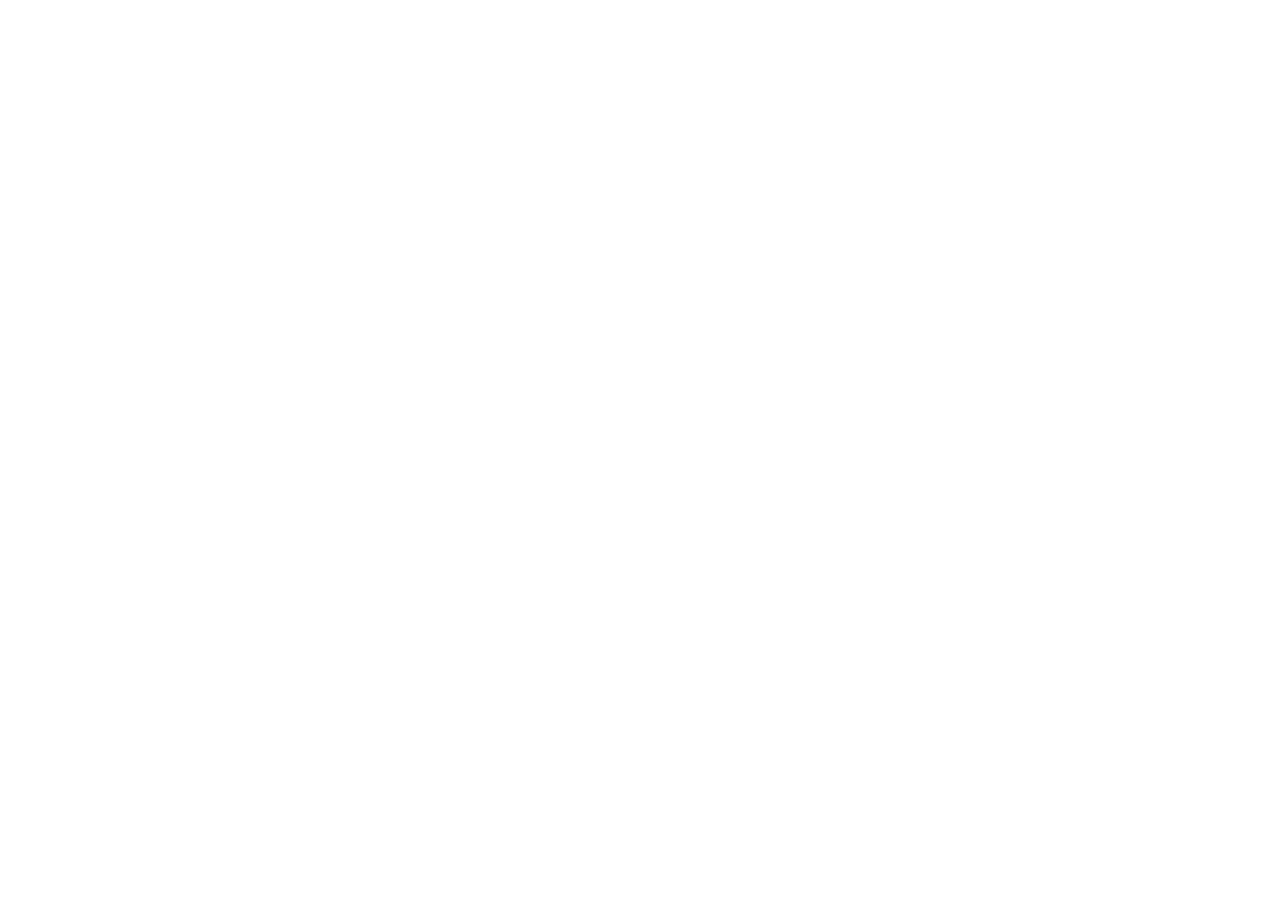
==== index.html @ 8e860994 "initiation" ====
<!DOCTYPE html>
<html lang="en">
<head>
    <meta charset="UTF-8">
    <meta name="viewport" content="width=device-width, initial-scale=1.0">
    <title>Akhsan & Yoona</title>
</head>
<body>
    
</body>
</html>
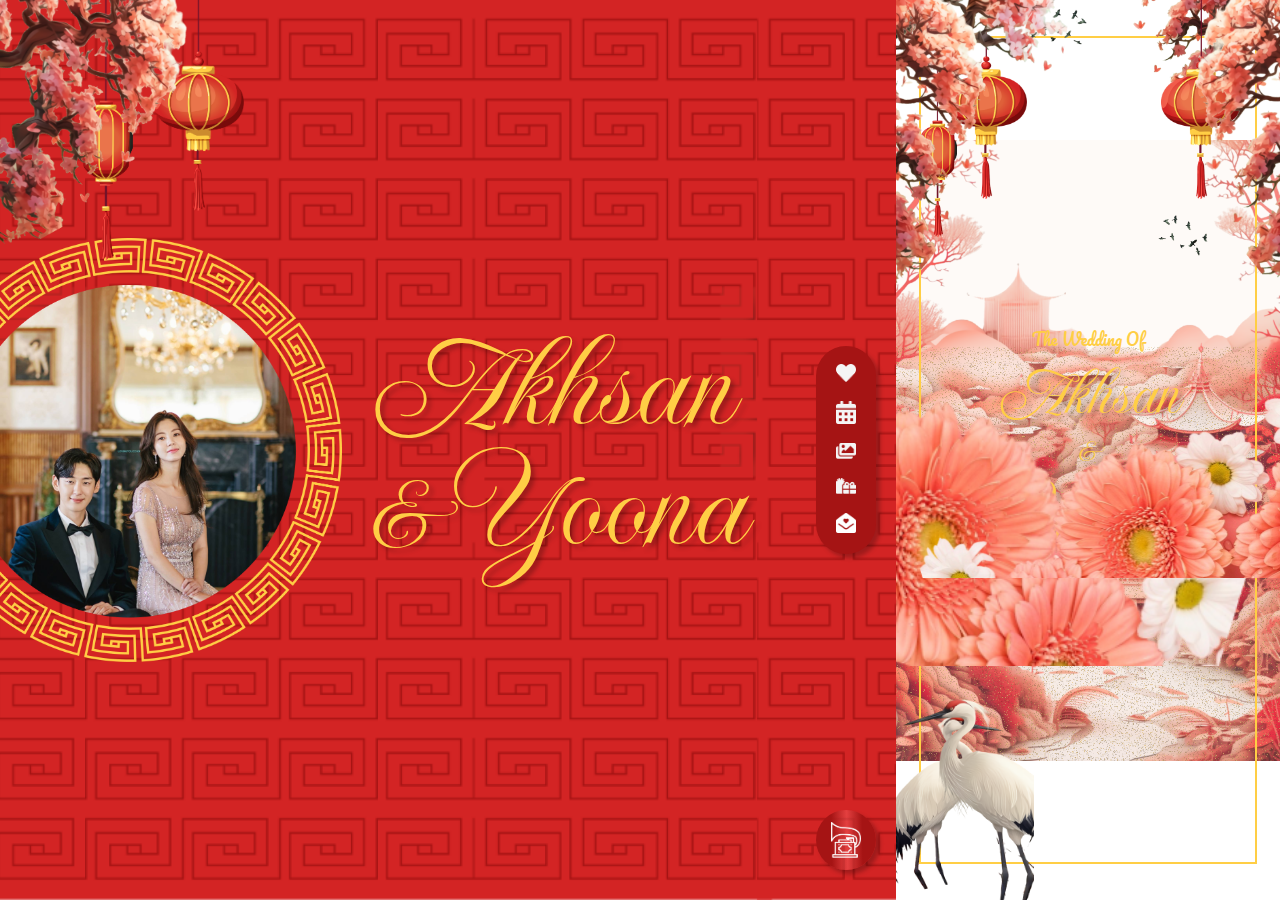
==== commit fe0d0b03: "add opening, fixed content, scrolled contetnt sections" ====
--- a/index.html
+++ b/index.html
@@ -3,9 +3,90 @@
 <head>
     <meta charset="UTF-8">
     <meta name="viewport" content="width=device-width, initial-scale=1.0">
+    <link rel="stylesheet" href="css/style.css">
+    <link rel="preconnect" href="https://fonts.googleapis.com">
+    <link rel="preconnect" href="https://fonts.gstatic.com" crossorigin>
+    <link href="https://fonts.googleapis.com/css2?family=Imperial+Script&family=Outfit:wght@100..900&display=swap" rel="stylesheet">
+    <link rel="preconnect" href="https://fonts.googleapis.com">
+    <link rel="preconnect" href="https://fonts.gstatic.com" crossorigin>
+    <link href="https://fonts.googleapis.com/css2?family=Imperial+Script&family=Outfit:wght@100..900&family=Pacifico&display=swap" rel="stylesheet">
     <title>Akhsan & Yoona</title>
 </head>
 <body>
-    
+    <container>
+        <div class="fixed-content">
+            <img class="ornaments" src="/image/ornaments.png" alt="ornaments">
+            <img class="photo" src="/image/photo.png" alt="photo">
+            <h1 class="font-imperial-script">Akhsan <br><span class="and font-imperial-script">&  </span>Yoona</h1>
+            <div class="nav-container">
+                <div class="nav-icon">
+                    <div><button type="button" class="couple"><img src="icon/couple.png" alt="couple"></button></div>
+                    <div><button type="button" class="date"><img src="icon/date.png" alt="date"></button></div>
+                    <div><button type="button" class="gallery"><img src="icon/gallery.png" alt="gallery"></button></div>
+                    <div><button type="button" class="gift"><img src="icon/gift.png" alt="gift"></button></div>
+                    <div><button type="button" class="wishes"><img src="icon/wishes.png" alt="wishes"></button></div>
+                </div>
+            </div>
+            <a href="#">
+                <div class="music">
+                    <div><img src="icon/music.png" alt="music"></div>
+                </div>
+            </a>
+        </div>
+        <div class="scrolled-content">
+            <section class="section1 font-color-yellow">
+                <div class="height"></div>
+                <div class="section1-border"></div>
+                <img class="tree-left-1" src="image/section1/tree-left-1 ornaments.png" alt="tree-left-1">
+                <img class="tree-left-2" src="image/section1/tree-left-2 ornaments.png" alt="tree-left-2">
+                <img class="tree-right-1" src="image/section1/tree-right-1 ornaments.png" alt="tree-right-1">
+                <img class="tree-right-2" src="image/section1/tree-right-2 ornaments.png" alt="tree-right-2">
+                <img class="lentera-1" src="image/section1/lentera-1 ornaments.png" alt="lentera-1">
+                <img class="lentera-2" src="image/section1/lentera-2 ornaments.png" alt="lentera-2">
+                <img class="lentera-3" src="image/section1/lentera-2 ornaments.png" alt="lentera-2">
+                <img class="silhouttes-birds-1" src="image/section1/silhouttes-birds-1 ornaments.png" alt="silhouttes-birds-1">
+                <img class="silhouttes-birds-2" src="image/section1/silhouttes-birds-2 ornaments.png" alt="silhouttes-birds-2">
+                <div class="section1-header">
+                    <h5 class="font-color-yellow">The Wedding Of</h5>
+                    <h2 class="font-imperial-script font-color-yellow">Akhsan</h2>
+                    <h3 class="font-imperial-script font-color-yellow">&</h3>
+                    <h2 class="font-imperial-script font-color-yellow">Yoona</h2>
+                    <h4 class="font-color-yellow">24 . 04 . 2024</h4>
+                </div>
+                <img class="cranes-left" src="image/section1/cranes-left ornaments.png" alt="cranes-left">
+                <img class="cranes-right" src="image/section1/cranes-right ornaments.png" alt="cranes-right">
+                <img class="flowers-1" src="image/section1/flowers-1 ornaments.png" alt="flowers-1">
+                <img class="flowers-2" src="image/section1/flowers-2 ornaments.png" alt="flowers-2">
+            </section>
+            <section class="section2">
+                
+            </section>
+            <section class="section3">
+                
+            </section>
+            <section class="section4">
+                
+            </section>
+            <section class="section5">
+                
+            </section>
+            <section class="section6">
+                
+            </section>
+            <section class="section7">
+                
+            </section>
+            <section class="section8">
+                
+            </section>
+            <section class="section9">
+                
+            </section>
+            <section class="section10">
+                
+            </section>
+        </div>
+    </container>
+    <script src="js/script.js"></script>
 </body>
 </html>--- a/css/style.css
+++ b/css/style.css
@@ -0,0 +1,353 @@
+*{
+    margin: 0;
+    padding: 0;
+    box-sizing: border-box;
+    font-family: "Outfit", sans-serif;
+    font-optical-sizing: auto;
+    /* font-weight: <weight>; */
+    font-style: normal;
+}
+
+body{
+    margin: 0;
+    padding: 0;
+    width: 100%;
+    height: 100%;
+    box-sizing: border-box;
+}
+
+div{
+    margin-top: 0;
+    margin-bottom: 0;
+    margin-left: 0;
+    margin-right: 0;
+    padding-top: 0;
+    padding-bottom: 0;
+    padding-left: 0;
+    padding-right: 0;
+}
+
+img{
+    width: 100%;
+}
+
+@font-face {
+    font-family: AvenueDream;
+    src: url('/font/FontsFree-Net-Dream-Avenue.ttf') format('embedded-opentype'), /* Internet Explorer */
+         url('/font/FontsFree-Net-Dream-Avenue.ttf') format('woff2'),             /* Super Modern Browsers */
+         url('/font/FontsFree-Net-Dream-Avenue.ttf') format('woff'),              /* Pretty Modern Browsers */
+         url('/font/FontsFree-Net-Dream-Avenue.ttf') format('truetype'),          /* Safari, Android, iOS */
+         url('/font/FontsFree-Net-Dream-Avenue.ttf') format('svg');               /* Legacy iOS */
+}
+
+.font-imperial-script{
+    font-family: "Imperial Script", cursive;
+    font-weight: 500;
+    font-style: normal;
+    color: #FFCE45;
+    text-shadow: 4px 4px 4px rgba(0, 0, 0, 0.25);
+    
+}
+
+.font-color-yellow{
+    color: #ffce45;
+}
+
+.cover{
+    width: 100%;
+    height: 100vh;
+    background-image: url('/image/background2.png');
+    background-repeat: no-repeat;
+    background-size: cover;
+    background-position: center;
+    display: flex;
+    justify-content: center;
+    align-items: center;
+}
+
+.content{
+    width: 30%;
+    height: 100vh;
+    background-color: #D32424;
+    padding: 10px;
+    text-align: center;
+}
+
+img.lentera{
+    width: 80%;
+    position: relative;
+    top: -10px;
+    
+}
+
+.border{
+    width: 100%;
+    background-image: url('/image/border.png');
+    background-repeat: no-repeat;
+    background-size: cover;
+    background-position: center;
+    padding: 50px;
+}
+
+.fixed-content{
+    width: 70%;
+    height: 100vh;
+    background-image: url('/image/foto_prewedd.png');
+    background-repeat: no-repeat;
+    background-size: cover;
+    background-position: center;
+    position: fixed;
+    display: flex;
+    flex-direction: row;
+    align-items: center;
+    padding-right: 100px;
+}
+
+.fixed-content img.ornaments{
+    position: absolute;
+    width: 33%;
+    left: 0px;
+    top: 0px;
+}
+
+.fixed-content img.photo{
+    width: 43%;
+}
+
+.fixed-content h1{
+    font-size: 140px;
+    margin: 0 0 0 30px;
+    font-weight: 500;
+    line-height: 120px;
+}
+
+.fixed-content span.and{
+    font-size: 100px;
+}
+
+.nav-container{
+    position: absolute;
+    right: 20px;
+}
+
+.nav-icon{
+    background: #A51414;
+    box-shadow: 4px 4px 4px rgba(0, 0, 0, 0.25);
+    border-radius: 40px;
+    padding: 10px 20px;
+    display: flex;
+    flex-direction: column;
+    justify-content: center;
+    align-items: center;
+}
+
+.nav-icon button{
+    background-color: transparent;
+    background-repeat: no-repeat;
+    text-align: center;
+    text-decoration: none;
+    border: none;
+    cursor: pointer;
+    overflow: hidden;
+    outline: none;
+    padding: 8px 0px;
+}
+
+.nav-icon img, .invitation img, p.instagram img{
+    width: 20px;
+}
+
+.music{
+    position: absolute;
+    right: 20px;
+    bottom: 30px;
+    width: 60px;
+    height: 60px;
+    border-radius: 100%;
+    background: linear-gradient(88.89deg, #A51414 26.37%, rgba(245, 91, 91, 0.5) 51.89%, #A51414 76.91%);
+    box-shadow: 4px 4px 4px rgba(0, 0, 0, 0.25);
+    display: flex;
+    justify-content: center;
+    align-items: center;
+    text-align: center;
+}
+
+.music div{
+    width: 50%;
+    display: flex;
+    justify-content: center;
+    align-items: center;
+    text-align: center;
+}
+
+.music img{
+    width: 100%;
+}
+
+.scrolled-content{
+    width: 30%;
+    position: absolute;
+    right: 0;
+}
+
+.section1{
+    width: 100%;
+    height: 100%;
+    background-image: url('/image/section1/background.png');
+    background-repeat: no-repeat;
+    background-size: 100%;
+    background-position: center;
+    text-align: center;
+    display: flex;
+    justify-content: center;
+    align-items: center;
+}
+
+.height{
+    height: 100vh;
+}
+
+.section1-border{
+    box-sizing: border-box;
+    position: absolute;
+    width: 88%;
+    height: 92%;
+    border: 2px solid #FFCE45;
+}
+
+.section1 img{
+    position: absolute;
+}
+
+.section1 h5{
+    font-family: "Pacifico", cursive;
+    font-weight: 400;
+    font-style: normal;
+    font-size: 16px;
+}
+
+.section1 h2{
+    font-size: 70px;
+    line-height: 80px;
+    font-weight: 550;
+}
+
+.section1 h3{
+    font-size: 30px;
+}
+
+.section1 h4{
+    font-family: sans-serif;
+    font-size: 22px;
+}
+
+.section1 img.tree-left-1{
+    width: 52%;
+    left: 0;
+    top: 0;
+    z-index: 3;
+}
+
+.section1 img.tree-right-1{
+    width: 52%;
+    right: 0;
+    top: 0;
+    z-index: 3;
+}
+
+.section1 img.tree-left-2{
+    width: 49%;
+    left: 0;
+    top: 0;
+    z-index: 2;
+}
+
+.section1 img.tree-right-2{
+    width: 49%;
+    right: 0;
+    top: 0;
+    z-index: 1;
+}
+
+.section1 img.lentera-1{
+    width: 10%;
+    top: 0;
+    left: 6%;
+    z-index: 1;
+}
+
+.section1 img.lentera-2{
+    width: 21%;
+    top: 0;
+    left: 13%;
+    z-index: 1;
+}
+
+.section1 img.lentera-3{
+    width: 21%;
+    top: 0;
+    left: 69%;
+    z-index: 2;
+}
+
+.section1 img.silhouttes-birds-1{
+    width: 16%;
+    top: 0.5%;
+    right: 50%;
+    z-index: 1;
+}
+
+.section1 img.silhouttes-birds-2{
+    width: 16%;
+    top: 23%;
+    left: 67%;
+    z-index: 1;
+}
+
+.section1 img.cranes-left{
+    width: 36%;
+    left: 0;
+    bottom: 0;
+    z-index: 1;
+}
+
+.section1 img.cranes-right{
+    width: 36%;
+    left: 0;
+    bottom: 0;
+    z-index: 1;
+}
+
+@media (max-width: 1200px) {
+    .fixed-content h1{
+        font-size: 120px;
+    }
+    
+    .fixed-content span.and{
+        font-size: 80px;
+    }
+}
+
+@media (max-width: 1020px) {
+    .fixed-content h1{
+        font-size: 100px;
+    }
+    
+    .fixed-content span.and{
+        font-size: 60px;
+    }
+}
+
+@media (max-width: 860px) {
+    div.fixed-content{
+        display: none;
+    }
+  
+    div.scrolled-content{
+        width: 100%;
+    }
+
+    div.content{
+        width: 100%;
+    }
+}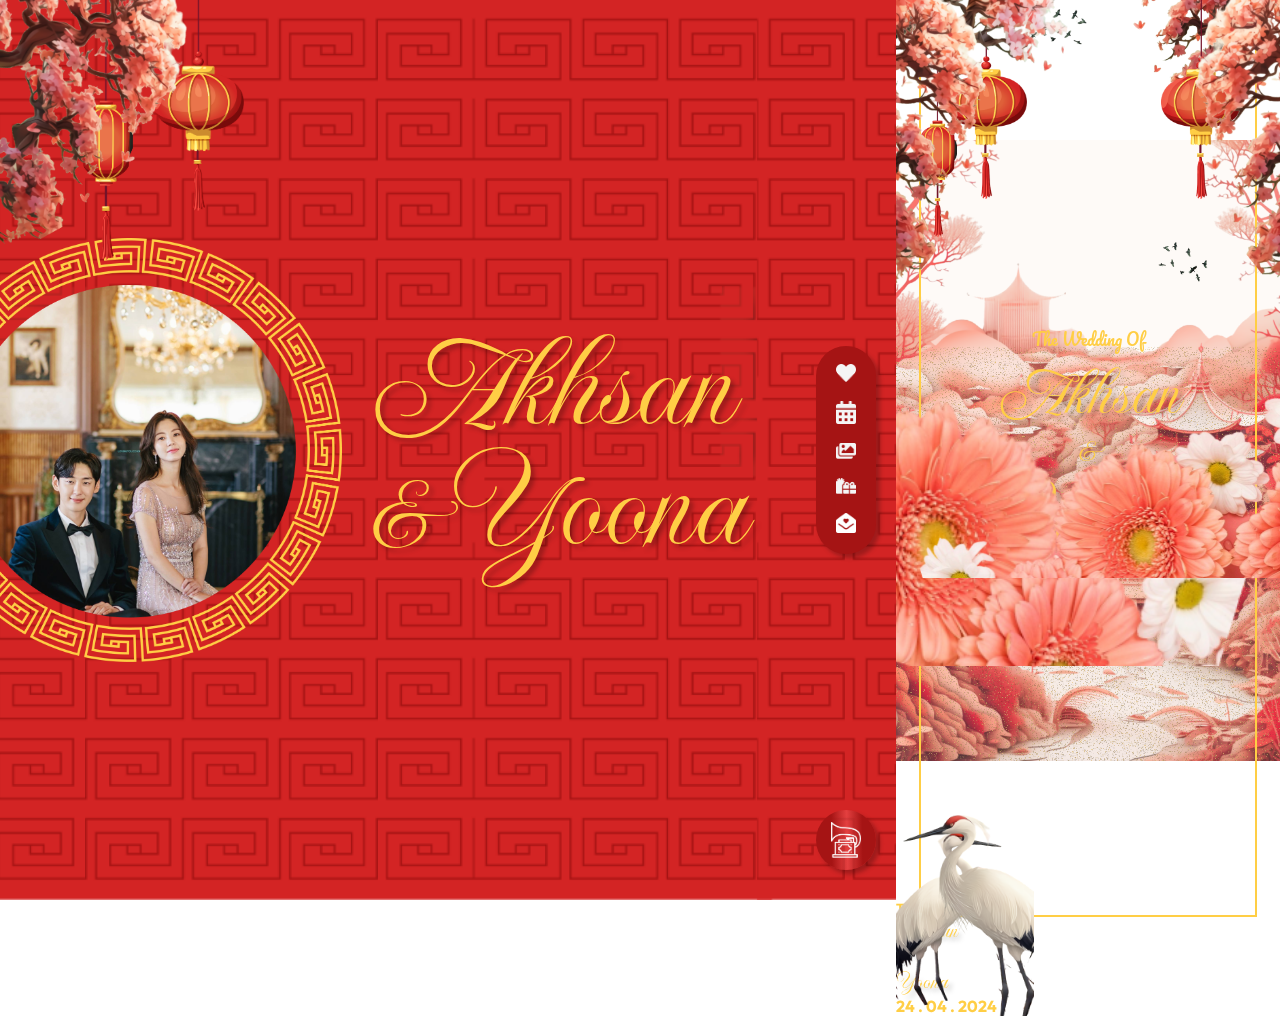
==== commit f2efffbd: "update" ====
--- a/index.html
+++ b/index.html
@@ -59,7 +59,11 @@
                 <img class="flowers-2" src="image/section1/flowers-2 ornaments.png" alt="flowers-2">
             </section>
             <section class="section2">
-                
+                <h5 class="font-color-yellow">The Wedding Of</h5>
+                <h2 class="font-imperial-script font-color-yellow">Akhsan</h2>
+                <h3 class="font-imperial-script font-color-yellow">&</h3>
+                <h2 class="font-imperial-script font-color-yellow">Yoona</h2>
+                <h4 class="font-color-yellow">24 . 04 . 2024</h4>
             </section>
             <section class="section3">
                 
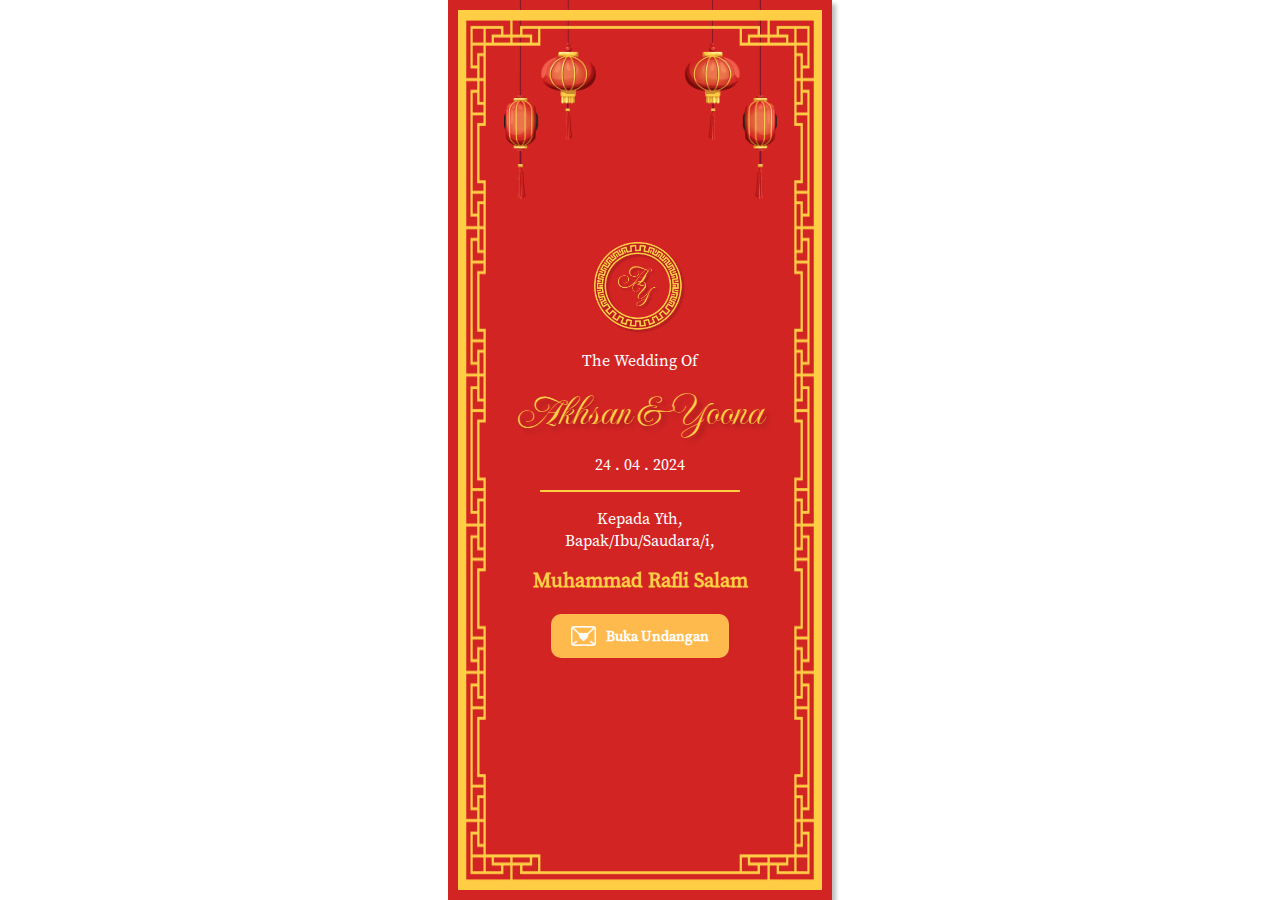
==== commit aae3ebb6: "finish opening page" ====
--- a/index.html
+++ b/index.html
@@ -3,94 +3,33 @@
 <head>
     <meta charset="UTF-8">
     <meta name="viewport" content="width=device-width, initial-scale=1.0">
-    <link rel="stylesheet" href="css/style.css">
+    <link rel="stylesheet" href="assets/css/style.css">
     <link rel="preconnect" href="https://fonts.googleapis.com">
     <link rel="preconnect" href="https://fonts.gstatic.com" crossorigin>
-    <link href="https://fonts.googleapis.com/css2?family=Imperial+Script&family=Outfit:wght@100..900&display=swap" rel="stylesheet">
-    <link rel="preconnect" href="https://fonts.googleapis.com">
-    <link rel="preconnect" href="https://fonts.gstatic.com" crossorigin>
-    <link href="https://fonts.googleapis.com/css2?family=Imperial+Script&family=Outfit:wght@100..900&family=Pacifico&display=swap" rel="stylesheet">
+    <link href="https://fonts.googleapis.com/css2?family=Imperial+Script&display=swap" rel="stylesheet">
     <title>Akhsan & Yoona</title>
 </head>
 <body>
     <container>
-        <div class="fixed-content">
-            <img class="ornaments" src="/image/ornaments.png" alt="ornaments">
-            <img class="photo" src="/image/photo.png" alt="photo">
-            <h1 class="font-imperial-script">Akhsan <br><span class="and font-imperial-script">&  </span>Yoona</h1>
-            <div class="nav-container">
-                <div class="nav-icon">
-                    <div><button type="button" class="couple"><img src="icon/couple.png" alt="couple"></button></div>
-                    <div><button type="button" class="date"><img src="icon/date.png" alt="date"></button></div>
-                    <div><button type="button" class="gallery"><img src="icon/gallery.png" alt="gallery"></button></div>
-                    <div><button type="button" class="gift"><img src="icon/gift.png" alt="gift"></button></div>
-                    <div><button type="button" class="wishes"><img src="icon/wishes.png" alt="wishes"></button></div>
+        <div class="cover">
+            <div class="bg-color-secondary content">
+                <div class="padding-content">
+                    <img class="lentera" src="assets/img/lentera.png" alt="lentera">
+                    <img class="border" src="assets/img/border.png" alt="border">
+                    <img class="logo" src="assets/img/Logo.png" alt="logo">
+                    <p>The Wedding Of</p>
+                    <h2 class="font-color-primary font-imperial-script">Akhsan & Yoona</h2>
+                    <p>24 . 04 . 2024</p>
+                    <hr class="font-color-primary">
+                    <p>Kepada Yth,
+                        <br>Bapak/Ibu/Saudara/i,</p>
+                    <h3 class="font-color-primary">Muhammad Rafli Salam</h3>
+                    <a class="bg-color-tertiary" href="content.html">
+                        <img src="assets/icon/letter.png" alt="letter">Buka Undangan
+                    </a>
                 </div>
             </div>
-            <a href="#">
-                <div class="music">
-                    <div><img src="icon/music.png" alt="music"></div>
-                </div>
-            </a>
-        </div>
-        <div class="scrolled-content">
-            <section class="section1 font-color-yellow">
-                <div class="height"></div>
-                <div class="section1-border"></div>
-                <img class="tree-left-1" src="image/section1/tree-left-1 ornaments.png" alt="tree-left-1">
-                <img class="tree-left-2" src="image/section1/tree-left-2 ornaments.png" alt="tree-left-2">
-                <img class="tree-right-1" src="image/section1/tree-right-1 ornaments.png" alt="tree-right-1">
-                <img class="tree-right-2" src="image/section1/tree-right-2 ornaments.png" alt="tree-right-2">
-                <img class="lentera-1" src="image/section1/lentera-1 ornaments.png" alt="lentera-1">
-                <img class="lentera-2" src="image/section1/lentera-2 ornaments.png" alt="lentera-2">
-                <img class="lentera-3" src="image/section1/lentera-2 ornaments.png" alt="lentera-2">
-                <img class="silhouttes-birds-1" src="image/section1/silhouttes-birds-1 ornaments.png" alt="silhouttes-birds-1">
-                <img class="silhouttes-birds-2" src="image/section1/silhouttes-birds-2 ornaments.png" alt="silhouttes-birds-2">
-                <div class="section1-header">
-                    <h5 class="font-color-yellow">The Wedding Of</h5>
-                    <h2 class="font-imperial-script font-color-yellow">Akhsan</h2>
-                    <h3 class="font-imperial-script font-color-yellow">&</h3>
-                    <h2 class="font-imperial-script font-color-yellow">Yoona</h2>
-                    <h4 class="font-color-yellow">24 . 04 . 2024</h4>
-                </div>
-                <img class="cranes-left" src="image/section1/cranes-left ornaments.png" alt="cranes-left">
-                <img class="cranes-right" src="image/section1/cranes-right ornaments.png" alt="cranes-right">
-                <img class="flowers-1" src="image/section1/flowers-1 ornaments.png" alt="flowers-1">
-                <img class="flowers-2" src="image/section1/flowers-2 ornaments.png" alt="flowers-2">
-            </section>
-            <section class="section2">
-                <h5 class="font-color-yellow">The Wedding Of</h5>
-                <h2 class="font-imperial-script font-color-yellow">Akhsan</h2>
-                <h3 class="font-imperial-script font-color-yellow">&</h3>
-                <h2 class="font-imperial-script font-color-yellow">Yoona</h2>
-                <h4 class="font-color-yellow">24 . 04 . 2024</h4>
-            </section>
-            <section class="section3">
-                
-            </section>
-            <section class="section4">
-                
-            </section>
-            <section class="section5">
-                
-            </section>
-            <section class="section6">
-                
-            </section>
-            <section class="section7">
-                
-            </section>
-            <section class="section8">
-                
-            </section>
-            <section class="section9">
-                
-            </section>
-            <section class="section10">
-                
-            </section>
         </div>
     </container>
-    <script src="js/script.js"></script>
 </body>
 </html>--- a/assets/css/style.css
+++ b/assets/css/style.css
@@ -0,0 +1,428 @@
+@font-face {
+    font-family: SourceSerifPro;
+    src: url('../font/SourceSerifPro-Regular.otf') format('embedded-opentype'), /* Internet Explorer */
+         url('../font/SourceSerifPro-Regular.otf') format('woff2'),             /* Super Modern Browsers */
+         url('../font/SourceSerifPro-Regular.otf') format('woff'),              /* Pretty Modern Browsers */
+         url('../font/SourceSerifPro-Regular.otf') format('truetype'),          /* Safari, Android, iOS */
+         url('../font/SourceSerifPro-Regular.otf') format('svg');               /* Legacy iOS */
+}
+
+*{
+    margin: 0;
+    padding: 0;
+    box-sizing: border-box;
+    font-family: 'SourceSerifPro', sans-serif;
+    font-optical-sizing: auto;
+    font-weight: 400;
+    font-style: normal;
+}
+
+body{
+    margin: 0;
+    padding: 0;
+    width: 100%;
+    height: 100%;
+    box-sizing: border-box;
+    color: white;
+}
+
+div, h1, h2, h3, h4, h5, h6, p{
+    margin-top: 0;
+    margin-bottom: 0;
+    margin-left: 0;
+    margin-right: 0;
+    padding-top: 0;
+    padding-bottom: 0;
+    padding-left: 0;
+    padding-right: 0;
+}
+
+img{
+    width: 100%;
+}
+
+.font-imperial-script{
+    font-family: "Imperial Script", cursive;
+    font-weight: 400;
+    font-style: normal;
+    text-shadow: 4px 4px 4px rgba(0, 0, 0, 0.25);
+}
+
+.font-color-primary{
+    color: #ffce45;
+}
+
+.bg-color-primary{
+    background-color: #ffce45;
+}
+
+.font-color-secondary{
+    color: #D32424;
+}
+
+.bg-color-secondary{
+    background-color: #D32424;
+}
+
+.font-color-tertiary{
+    color: #FFBA4E;
+}
+
+.bg-color-tertiary{
+    background-color: #FFBA4E;
+}
+
+.cover{
+    width: 100%;
+    height: 100vh;
+    background-image: url('../img/background2.png');
+    background-repeat: no-repeat;
+    background-size: cover;
+    background-position: center;
+    display: flex;
+    justify-content: center;
+    align-items: center;
+}
+
+.content{
+    width: 30%;
+    height: 100vh;
+    display: flex;
+    flex-direction: column;
+    justify-content: center;
+    align-items: center;
+    box-shadow: 4px 4px 4px rgba(0, 0, 0, 0.25);
+    padding: 10px;
+}
+
+.padding-content{
+    width: 100%;
+    height: 100vh;
+    text-align: center;
+    display: flex;
+    flex-direction: column;
+    justify-content: center;
+    align-items: center;
+    position: relative;
+    padding: 10px;
+}
+
+.content img.lentera{
+    width: 75%;
+    position: absolute;
+    top: -10px;
+}
+
+.content img.border{
+    position: absolute;
+    height: 100%;
+}
+
+.content img.logo{
+    width: 27%;
+    position: relative;
+}
+
+.content p{
+    font-size: 16px;
+    margin: 15px 0;
+    position: relative;
+}
+
+.content h2{
+    font-size: 43.64px;
+    position: relative;
+}
+
+hr{
+    width: 58%;
+    border: 1px solid #FFCE45;
+    position: relative;
+}
+
+.content h3{
+    font-size: 20.36px;
+    font-weight: 600;
+    margin-bottom: 20px;
+    position: relative;
+}
+
+.content a{
+    font-size: 14.55px;
+    font-weight: 700;
+    text-decoration: none;
+    color: white;
+    padding: 12px 20px;
+    border-radius: 10px;
+    display: flex;
+    flex-direction: row;
+    position: relative;
+}
+
+.content a img{
+    width: 24.73px;
+    margin-right: 10px;
+}
+
+.fixed-content{
+    width: 70%;
+    height: 100vh;
+    background-image: url('../img/foto_prewedd.png');
+    background-repeat: no-repeat;
+    background-size: cover;
+    background-position: center;
+    position: fixed;
+    display: flex;
+    flex-direction: row;
+    align-items: center;
+    padding-right: 100px;
+}
+
+.fixed-content img.ornaments{
+    position: absolute;
+    width: 33%;
+    left: 0px;
+    top: 0px;
+}
+
+.fixed-content img.photo{
+    width: 43%;
+}
+
+.fixed-content h1{
+    font-size: 140px;
+    margin: 0 0 0 30px;
+    font-weight: 500;
+    line-height: 120px;
+}
+
+.fixed-content span.and{
+    font-size: 100px;
+}
+
+.nav-container{
+    position: absolute;
+    right: 20px;
+}
+
+.nav-icon{
+    background: #A51414;
+    box-shadow: 4px 4px 4px rgba(0, 0, 0, 0.25);
+    border-radius: 40px;
+    padding: 10px 20px;
+    display: flex;
+    flex-direction: column;
+    justify-content: center;
+    align-items: center;
+}
+
+.nav-icon button{
+    background-color: transparent;
+    background-repeat: no-repeat;
+    text-align: center;
+    text-decoration: none;
+    border: none;
+    cursor: pointer;
+    overflow: hidden;
+    outline: none;
+    padding: 8px 0px;
+}
+
+.nav-icon img, .invitation img, p.instagram img{
+    width: 20px;
+}
+
+.music{
+    position: absolute;
+    right: 20px;
+    bottom: 30px;
+    width: 60px;
+    height: 60px;
+    border-radius: 100%;
+    background: linear-gradient(88.89deg, #A51414 26.37%, rgba(245, 91, 91, 0.5) 51.89%, #A51414 76.91%);
+    box-shadow: 4px 4px 4px rgba(0, 0, 0, 0.25);
+    display: flex;
+    justify-content: center;
+    align-items: center;
+    text-align: center;
+}
+
+.music div{
+    width: 50%;
+    display: flex;
+    justify-content: center;
+    align-items: center;
+    text-align: center;
+}
+
+.music img{
+    width: 100%;
+}
+
+.scrolled-content{
+    width: 30%;
+    position: absolute;
+    right: 0;
+}
+
+.section1{
+    width: 100%;
+    height: 100%;
+    background-image: url('../img/section1/background.png');
+    background-repeat: no-repeat;
+    background-size: 100%;
+    background-position: center;
+    text-align: center;
+    display: flex;
+    justify-content: center;
+    align-items: center;
+}
+
+.height{
+    height: 100vh;
+}
+
+.section1-border{
+    box-sizing: border-box;
+    position: absolute;
+    width: 88%;
+    height: 92%;
+    border: 2px solid #FFCE45;
+}
+
+.section1 img{
+    position: absolute;
+}
+
+.section1 h5{
+    font-family: "Pacifico", cursive;
+    font-weight: 400;
+    font-style: normal;
+    font-size: 16px;
+}
+
+.section1 h2{
+    font-size: 70px;
+    line-height: 80px;
+    font-weight: 550;
+}
+
+.section1 h3{
+    font-size: 30px;
+}
+
+.section1 h4{
+    font-family: sans-serif;
+    font-size: 22px;
+}
+
+.section1 img.tree-left-1{
+    width: 52%;
+    left: 0;
+    top: 0;
+    z-index: 3;
+}
+
+.section1 img.tree-right-1{
+    width: 52%;
+    right: 0;
+    top: 0;
+    z-index: 3;
+}
+
+.section1 img.tree-left-2{
+    width: 49%;
+    left: 0;
+    top: 0;
+    z-index: 2;
+}
+
+.section1 img.tree-right-2{
+    width: 49%;
+    right: 0;
+    top: 0;
+    z-index: 1;
+}
+
+.section1 img.lentera-1{
+    width: 10%;
+    top: 0;
+    left: 6%;
+    z-index: 1;
+}
+
+.section1 img.lentera-2{
+    width: 21%;
+    top: 0;
+    left: 13%;
+    z-index: 1;
+}
+
+.section1 img.lentera-3{
+    width: 21%;
+    top: 0;
+    left: 69%;
+    z-index: 2;
+}
+
+.section1 img.silhouttes-birds-1{
+    width: 16%;
+    top: 0.5%;
+    right: 50%;
+    z-index: 1;
+}
+
+.section1 img.silhouttes-birds-2{
+    width: 16%;
+    top: 23%;
+    left: 67%;
+    z-index: 1;
+}
+
+.section1 img.cranes-left{
+    width: 36%;
+    left: 0;
+    bottom: 0;
+    z-index: 1;
+}
+
+.section1 img.cranes-right{
+    width: 36%;
+    left: 0;
+    bottom: 0;
+    z-index: 1;
+}
+
+@media (max-width: 1200px) {
+    .fixed-content h1{
+        font-size: 120px;
+    }
+    
+    .fixed-content span.and{
+        font-size: 80px;
+    }
+}
+
+@media (max-width: 1020px) {
+    .fixed-content h1{
+        font-size: 100px;
+    }
+    
+    .fixed-content span.and{
+        font-size: 60px;
+    }
+}
+
+@media (max-width: 860px) {
+    div.fixed-content{
+        display: none;
+    }
+  
+    div.scrolled-content{
+        width: 100%;
+    }
+
+    div.content{
+        width: 100%;
+    }
+}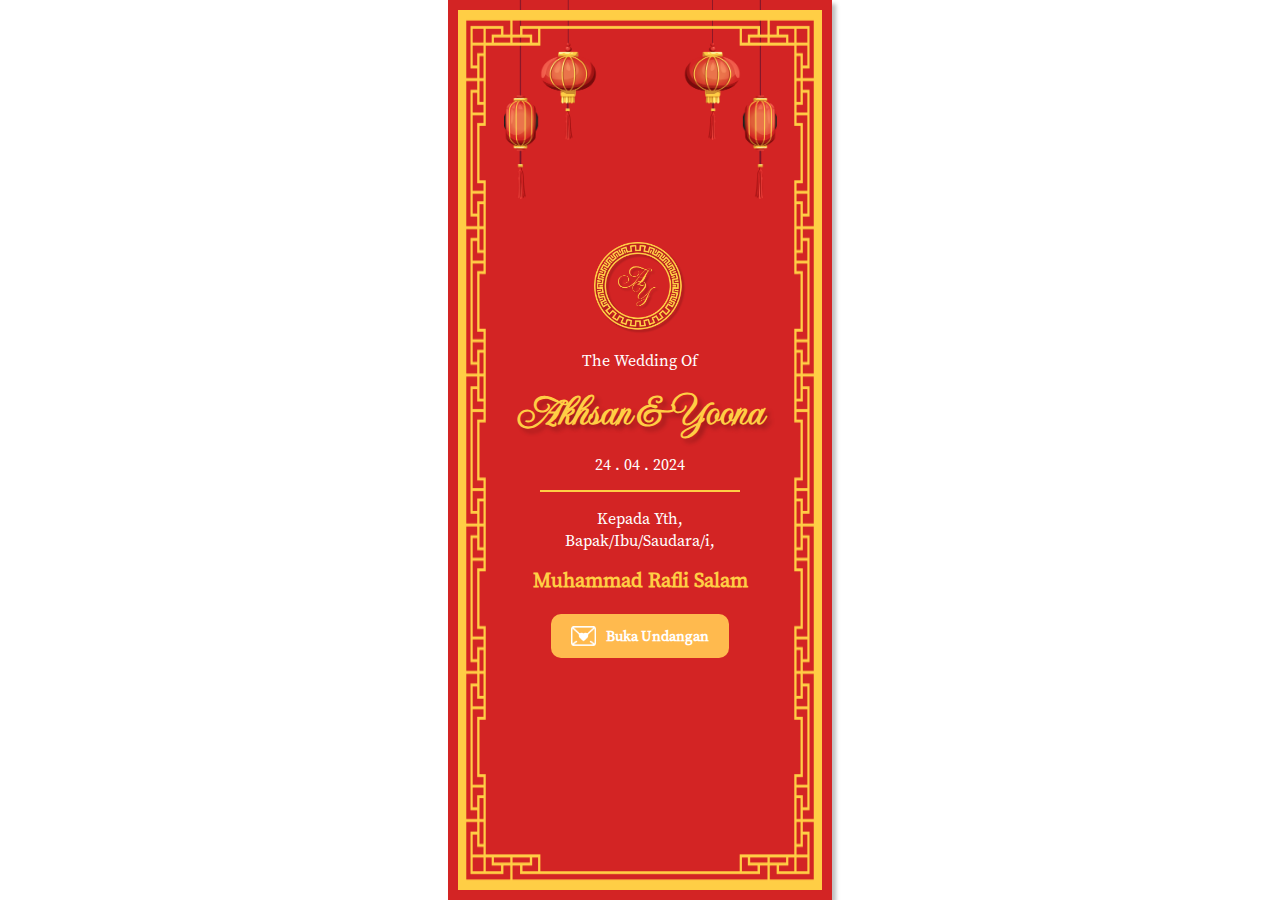
==== commit 1d61bb65: "make it one page index.html" ====
--- a/index.html
+++ b/index.html
@@ -10,7 +10,7 @@
     <title>Akhsan & Yoona</title>
 </head>
 <body>
-    <container>
+    <container class="container-index">
         <div class="cover">
             <div class="bg-color-secondary content">
                 <div class="padding-content">
@@ -24,12 +24,497 @@
                     <p>Kepada Yth,
                         <br>Bapak/Ibu/Saudara/i,</p>
                     <h3 class="font-color-primary">Muhammad Rafli Salam</h3>
-                    <a class="bg-color-tertiary" href="content.html">
+                    <a class="bg-color-tertiary" href="#" onclick="btnBukaUndangan()">
                         <img src="assets/icon/letter.png" alt="letter">Buka Undangan
                     </a>
                 </div>
             </div>
         </div>
     </container>
+    <container class="container-content">
+        <div class="container-wrapper">
+            <div class="wrapper bg-color-quaternary">
+                <div class="button bg-color-quaternary">
+                    <div class="icon">
+                        <img src="assets/icon/couple.png" alt="couple">
+                    </div>
+                    <span>Couple</span>
+                </div>
+                <div class="button bg-color-quaternary">
+                    <div class="icon">
+                        <img src="assets/icon/date.png" alt="date">
+                    </div>
+                    <span>Date</span>
+                </div>
+                <div class="button bg-color-quaternary">
+                    <div class="icon">
+                        <img src="assets/icon/gallery.png" alt="gallery">
+                    </div>
+                    <span>Gallery</span>
+                </div>
+                <div class="button bg-color-quaternary">
+                    <div class="icon">
+                        <img src="assets/icon/gift.png" alt="gift">
+                    </div>
+                    <span>Gift</span>
+                </div>
+                <div class="button bg-color-quaternary">
+                    <div class="icon">
+                        <img src="assets/icon/wishes.png" alt="wishes">
+                    </div>
+                    <span>Wishes</span>
+                </div>
+            </div>
+        </div>
+        <div class="music">
+            <a id="music-on" href="#" onclick="musicMute(event)"><img src="assets/icon/music.png" alt="music"></a>
+            <a id="music-mute" href="#" onclick="musicOn(event)"><img src="assets/icon/music-mute.png" alt="music"></a>
+        </div>
+        <div class="fixed-content">
+            <div class="snow"></div>
+            <img class="lentera1" src="assets/img/lentera1_ornaments.png">
+            <img class="lentera2" src="assets/img/lentera2_ornaments.png">
+            <img class="tree" src="assets/img/tree.png">
+            <div class="photo-border">
+                <img class="circle-border" src="assets/img/circle-border.png">
+                <div class="photo"></div>
+            </div>
+            <h1 class="font-color-primary font-imperial-script">Akhsan <br><span class="and font-imperial-script">&  </span>Yoona</h1>
+        </div>
+        <div class="scrolled-content">
+            <div class="wrapper2 bg-color-quaternary">
+                <div class="button">
+                    <div class="icon">
+                        <img src="assets/icon/couple.png" alt="couple">
+                    </div>
+                    <span>Couple</span>
+                </div>
+                <div class="button bg-color-quaternary">
+                    <div class="icon">
+                        <img src="assets/icon/date.png" alt="date">
+                    </div>
+                    <span>Date</span>
+                </div>
+                <div class="button bg-color-quaternary">
+                    <div class="icon">
+                        <img src="assets/icon/gallery.png" alt="gallery">
+                    </div>
+                    <span>Gallery</span>
+                </div>
+                <div class="button bg-color-quaternary">
+                    <div class="icon">
+                        <img src="assets/icon/gift.png" alt="gift">
+                    </div>
+                    <span>Gift</span>
+                </div>
+                <div class="button bg-color-quaternary">
+                    <div class="icon">
+                        <img src="assets/icon/wishes.png" alt="wishes">
+                    </div>
+                    <span>Wishes</span>
+                </div>
+            </div>
+            <div class="popup">
+                <div class="popup-konfirmasi bg-color-quaternary">
+                    <div class="popup-header">
+                        <h6>Konfirmasi Kehadiran</h6>
+                        <div class="exit-button" onclick="btnExit()">
+                            <img src="assets/icon/exit.png" alt="exit">
+                        </div>
+                    </div>
+                    <div class="popup-section">
+                        <form action="#">
+                            <p>Jumlah Tamu Hadir :</p>
+                            <input class="font-color-quaternary" type="number" name="jumlah" id="jumlah" min="1" max="5" placeholder="1">
+                            <button type="submit">Saya Akan Hadir</button>
+                        </form>
+                    </div>
+                </div>
+                <div class="popup-kirim bg-color-quaternary">
+                    <div class="popup-header">
+                        <h6>Kirim Hadiah</h6>
+                        <div class="exit-button" onclick="btnExit()">
+                            <img src="assets/icon/exit.png" alt="exit">
+                        </div>
+                    </div>
+                    <div class="popup-section">
+                        <p class="font-color-brown">Kamu bisa kirim kado ke alamat yang tertera di bawah ini :</p>
+                        <div class="address">
+                            <div class="icon-address">
+                                <img src="assets/icon/location.png" alt="location">
+                            </div>
+                            <p class="font-color-primary">Perumahan Citra Land blok A2, No. 4, Tamalanrea, Makassar, Sulawesi Selatan 90121</p>
+                        </div>
+                        <p class="font-color-brown">Atau kamu bisa transfer uang ke rekening di bawah ini :</p>
+                        <div class="transfer">
+                            <div class="copyrek"><a href=""><img src="assets/img/section10/button-copy-rek.png" alt="button-copy-rek"></a></div>
+                            <img src="assets/img/section10/atm.png" alt="atm">
+                        </div>
+                        <div class="indicator">
+                            <div class="bg-color-primary circle circle1"></div>
+                            <div class="bg-color-white circle circle2"></div>
+                            <div class="bg-color-white circle circle3"></div>
+                            <div class="bg-color-white circle circle4"></div>
+                        </div>
+                    </div>
+                </div>
+            </div>
+            <section class="section1 font-color-primary">
+                <div class="height"></div>
+                <div class="section1-border"></div>
+                <img class="tree-left-1" src="assets/img/section1/tree-left-1 ornaments.png" alt="tree-left-1">
+                <img class="tree-left-2" src="assets/img/section1/tree-left-2 ornaments.png" alt="tree-left-2">
+                <img class="tree-right-1" src="assets/img/section1/tree-right-1 ornaments.png" alt="tree-right-1">
+                <img class="tree-right-2" src="assets/img/section1/tree-right-2 ornaments.png" alt="tree-right-2">
+                <img class="lentera-1" src="assets/img/section1/lentera-1 ornaments.png" alt="lentera-1">
+                <img class="lentera-2" src="assets/img/section1/lentera-2 ornaments.png" alt="lentera-2">
+                <img class="lentera-3" src="assets/img/section1/lentera-2 ornaments.png" alt="lentera-2">
+                <img class="silhouttes-birds-1" src="assets/img/section1/silhouttes-birds-1 ornaments.png" alt="silhouttes-birds-1">
+                <img class="silhouttes-birds-2" src="assets/img/section1/silhouttes-birds-2 ornaments.png" alt="silhouttes-birds-2">
+                <div class="section1-header font-color-primary">
+                    <h5 class="font-color-primary">The Wedding Of</h5>
+                    <h2 class="font-imperial-script font-color-primary">Akhsan</h2>
+                    <h3 class="font-imperial-script font-color-primary">&</h3>
+                    <h2 class="font-imperial-script font-color-primary">Yoona</h2>
+                    <h4 class="font-color-primary">24 . 04 . 2024</h4>
+                </div>
+                <img class="cranes-left" src="assets/img/section1/cranes-left ornaments.png" alt="cranes-left">
+                <img class="cranes-right" src="assets/img/section1/cranes-right ornaments.png" alt="cranes-right">
+                <img class="flowers-1" src="assets/img/section1/flowers-1 ornaments.png" alt="flowers-1">
+                <img class="flowers-2" src="assets/img/section1/flowers-2 ornaments.png" alt="flowers-2">
+            </section>
+            <section class="section2 bg-color-secondary">
+                <div class="logo"><img class="logo" src="assets/img/section2/logo.png" alt="logo"></div>
+                <p class="font-color-primary">Dan di antara tanda-tanda (kebesaran)-Nya ialah Dia menciptakan pasangan-pasangan untukmu dari jenismu sendiri, agar kamu cenderung dan merasa tenteram kepadanya, dan Dia menjadikan di antaramu rasa kasih dan sayang. Sungguh, pada yang demikian itu benar-benar terdapat tanda-tanda (kebesaran Allah) bagi kaum yang berpikir.</p>
+                <h2 class="font-color-primary">QS. Ar-Rum Ayat 21</h2>
+            </section>
+            <section class="section3">
+                <img class="section3-flowers flowers-kiri-atas" src="assets/img/section3/flowers-kiri-atas.png">
+                <img class="section3-flowers flowers-kanan-atas" src="assets/img/section3/flowers-kanan-atas.png">
+                <img class="section3-flowers flowers-kiri-bawah" src="assets/img/section3/flowers-kiri-bawah.png">
+                <img class="section3-flowers flowers-kanan-bawah" src="assets/img/section3/flowers-kanan-bawah.png">
+                <div class="red-bg bg-color-secondary">
+                    <p class="font-color-primary">Bismillahirrahmanirrahim
+                        <br>Dengan Memohon Rahmat dan Ridho Allah SWT kami mengundang  Bapak/Ibu, Saudara/i,  untuk menghadiri acara Pernikahan kami.</p>
+                    <div class="profile">
+                        <img class="groom" src="assets/img/section3/groom.png">
+                        <h2>The Groom</h2>
+                    </div>
+                    <h3 class="font-color-primary">Muh Akhsan Frimawan Hasim</h3>
+                    <h4>Putra dari Bapak Lorem &
+                        <br>Ibu Ipsum</h4>
+                    <a href="https://instagram.com/ammarcklok">
+                        <div class="ig groom-ig">
+                            <img class="instagram" src="assets/icon/instagram.png">
+                            <h5>ammarcklok</h5>
+                        </div>
+                    </a>
+                    <div class="profile">
+                        <img class="bride" src="assets/img/section3/bride.png">
+                        <h2>The Bride</h2>
+                    </div>
+                    <h3 class="font-color-primary">Yoona Mirzani</h3>
+                    <h4>Putri dari Bapak Lorem &
+                        <br>Ibu Ipsum</h4>
+                    <a href="https://instagram.com/yurike" style="position: relative; z-index: 1000;">
+                        <div class="ig">
+                            <img class="instagram" src="assets/icon/instagram.png">
+                            <h5>yurike</h5>
+                        </div>
+                    </a>
+                </div>
+            </section>
+            <section class="section4 bg-color-secondary">
+                <img class="lentera lentera-1" src="assets/img/section4/lentera_1_ornaments.png">
+                <img class="lentera lentera-2" src="assets/img/section4/lentera_3_ornaments.png">
+                <img class="lentera lentera-3" src="assets/img/section4/lentera_2_ornaments.png">
+                <img class="lentera lentera-4" src="assets/img/section4/lentera_4_ornaments.png">
+                <img class="ornament" src="assets/img/section4/ornament.png">
+                <div class="countdown font-color-primary">
+                    <div class="timesection">
+                        <div id="hari" class="value">00</div>
+                        <div class="timelabel">Hari</div>
+                    </div>
+                    <div class="timesection">
+                        <div id="jam" class="value">00</div>
+                        <div class="timelabel">Jam</div>
+                    </div>
+                    <div class="timesection">
+                        <div id="menit" class="value">00</div>
+                        <div class="timelabel">Menit</div>
+                    </div>
+                    <div class="timesection">
+                        <div id="detik" class="value">00</div>
+                        <div class="timelabel">Detik</div>
+                    </div>
+                </div>
+                <h2 class="font-imperial-script">Menuju Hari Bahagia</h2>
+                <p class="font-color-primary">Hari dimana cinta kita diabadikan dalam ikatan suci pernikahan.</p>
+                <img class="patterns" src="assets/img/section4/patterns.png">
+            </section>
+            <section class="section5">
+                <div class="ornaments">
+                    <img class="flowers1" src="assets/img/section5/flowers1.png">
+                    <img class="bird" src="assets/img/section5/bird.png">
+                    <img class="bird2" src="assets/img/section5/bird2.png">
+                    <img class="flowers2" src="assets/img/section5/flowers2.png">
+                    <img class="cranes-left" src="assets/img/section5/cranes_left.png">
+                    <img class="cranes-right" src="assets/img/section5/cranes_right.png">
+                </div>
+                <div class="red-bg bg-color-secondary">
+                    <p class="font-color-primary">Dengan penuh rasa hormat kami mengharapkan kehadiran Bapak/Ibu/Saudara/i sekalian pada Acara Pernikahan Kami yang Insya Allah akan dilaksanakan pada :</p>
+                    <div class="venue">
+                        <img src="assets/img/section5/venue_akad.png">
+                        <h2 class="font-imperial-script font-color-primary">Akad Nikah</h2>
+                    </div>
+                    <h3>MINGGU, 24 APRIL 2024</h3>
+                    <h4>
+                        Pukul 09:00 WITA - Selesai
+                        <span class="font-color-primary">Bertempat di :</span>
+                        Ballroom Golden Lily A
+                        <br>Hotel Four Points by Sheraton Makassar
+                    </h4>
+                    <a href="#">
+                        <div class="maps bg-color-primary">
+                            <img src="assets/icon/location.png">
+                            <h5>Buka Maps</h5>
+                        </div>
+                    </a>
+                    <div class="height"></div>
+                    <div class="venue">
+                        <img src="assets/img/section5/venue_resepsi.png">
+                        <h2 class="font-imperial-script font-color-primary">Acara Resepsi</h2>
+                    </div>
+                    <h3>MINGGU, 24 APRIL 2024</h3>
+                    <h4>
+                        Pukul 09:00 WITA - Selesai
+                        <span class="font-color-primary">Bertempat di :</span>
+                        Ballroom Golden Lily A
+                        <br>Hotel Four Points by Sheraton Makassar
+                    </h4>
+                    <a href="#" style="position: relative; z-index: 1000;">
+                        <div class="maps bg-color-primary">
+                            <img src="assets/icon/location.png">
+                            <h5>Buka Maps</h5>
+                        </div>
+                    </a>
+                </div>
+            </section>
+            <section class="section6 bg-color-secondary">
+                <h4>THE LOVE STORY OF</h4>
+                <div class="title">
+                    <h2 class="akhsan font-imperial-script font-color-primary">Akhsan</h2>
+                    <h2 class="yoona font-imperial-script font-color-primary">& Yoona</h2>
+                </div>
+                <div class="love"><img class="love_ornaments" src="assets/img/section6/love_ornaments.png"></div>
+                <div class="container-story">
+                    <div class="line"></div>
+                    <div class="story">
+                        <div class="image">
+                            <img src="assets/img/section6/2017.png">
+                        </div>
+                        <div class="text">
+                            <h3 class="font-playfair-display">2017</h3>
+                            <p>Sunset after the rain, looking at Makassar city lights, our first date began with a chance meeting under a vibrant night sky.</p>
+                        </div>
+                    </div>
+                    <div class="story">
+                        <div class="text text2">
+                            <h3 class="font-playfair-display">2018</h3>
+                            <p>Months passed, our bond strengthened through shared interests, creating cherished memories from spend time together to reading a books.</p>
+                        </div>
+                        <div class="image">
+                            <img src="assets/img/section6/2018.png">
+                        </div>
+                    </div>
+                    <div class="story">
+                        <div class="image">
+                            <img src="assets/img/section6/2024.png">
+                        </div>
+                        <div class="text">
+                            <h3 class="font-playfair-display">2024</h3>
+                            <p>In a secluded garden, under fairy lights, Ammar proposed with a heart full of dreams, and i said  'yes' made it perfect.</p>
+                        </div>
+                    </div>
+                </div>
+                <div class="ring"><img class="ring" src="assets/img/section6/ring_ornaments.png"></div>
+                <h5>Getting Married Soon
+                    <br>24 . 04 . 2024
+                </h5>
+                <img class="flowers" src="assets/img/section6/flowers_ornamanets.png">
+            </section>
+            <section class="section7 bg-color-secondary">
+                <img class="vector" src="assets/img/section7/Vector.png">
+                <h3>A GLIMPSE OF</h3>
+                <h2 class="font-imperial-script font-color-primary">Our Moments</h2>
+                <p>“The best thing to hold onto in life is each other”</p>
+                <div class="line"></div>
+                <div class="container-width">
+                    <div class="thumbnail"><iframe width="100%" height="100%" src="https://www.youtube.com/embed/szl4vQ0k2TA?si=sFPIzazz_JhLzNDl" title="YouTube video player" frameborder="0" allow="accelerometer; autoplay; clipboard-write; encrypted-media; gyroscope; picture-in-picture; web-share" referrerpolicy="strict-origin-when-cross-origin" allowfullscreen></iframe></div>
+                    <div class="gallery">
+                        <div class="gallery-row1">
+                            <div class="gallery7"><img src="assets/img/section7/7.jpg"></div>
+                            <div class="gallery4"><img src="assets/img/section7/4.jpg"></div>
+                        </div>
+                        <div class="gallery-row2">
+                            <div class="gallery5"><img src="assets/img/section7/5.jpg"></div>
+                            <div class="gallery8"><img src="assets/img/section7/8.jpg"></div>
+                        </div>
+                        <div class="gallery-row3">
+                            <div class="gallery2"><img src="assets/img/section7/2.jpg"></div>
+                        </div>
+                        <div class="gallery-row4">
+                            <div class="gallery3"><img src="assets/img/section7/3.jpg"></div>
+                            <div class="gallery6"><img src="assets/img/section7/6.jpg"></div>
+                        </div>
+                    </div>
+                </div>
+            </section>
+            <section class="section8">
+                <img class="tree_left" src="assets/img/section8/tree_left.png">
+                <img class="tree_right" src="assets/img/section8/tree_right.png">
+                <div class="red-bg bg-color-secondary">
+                    <div class="title">
+                        <h2 class="konfirmasi font-imperial-script font-color-primary">Konfirmasi</h2>
+                        <h2 class="kehadiran font-imperial-script font-color-primary">Kehadiran</h2>
+                    </div>
+                    <p>Merupakan suatu kehormatan dan kebahagian bagi kami, apabila Bapak/Ibu/Saudara/i berkenan hadir untuk memberikan doa restu kepada kedua mempelai. Mohon konfirmasi kehadiran Bapak/Ibu/Saudara/i, di bawah ini. Terimakasih.</p>
+                    <h3 class="bg-color-primary" onclick="btnKonfirmasi()">Saya Akan Hadir</h3>
+                    <p>Maaf, saya tidak bisa hadir</p>
+                </div>
+                <div class="red-bg bg-color-secondary">
+                    <h2 class="font-imperial-script font-color-primary">Send Gift</h2>
+                    <p>Bagi keluarga dan sahabat yang ingin mengirimkan hadiah berupa kado atau amplop online, silahkan mengirimkannya melalui tautan berikut :</p>
+                    <h3 class="bg-color-primary" onclick="btnKirim()">Kirim Hadiah</h3>
+                </div>
+                <img class="love_birds" src="assets/img/section8/love_birds.png">
+                <img class="tree_left_ornaments" src="assets/img/section8/tree_left_ornaments.png">
+                <img class="tree_right_ornaments" src="assets/img/section8/tree_right_ornaments.png">
+            </section>
+            <section class="section9 bg-color-secondary">
+                <img class="flowers-left" src="assets/img/section9/flowers-left.png">
+                <img class="flowers-right" src="assets/img/section9/flowers-right.png">
+                <img class="bird" src="assets/img/section9/bird.png">
+                <img class="bird2" src="assets/img/section9/bird2.png">
+                <div class="pic-bg">
+                    <h2 class="font-imperial-script font-color-secondary">Wishes</h2>
+                    <div class="wish">
+                        <div class="inisial">
+                            <p class="bg-color-quaternary">RS</p>
+                        </div>
+                        <img class="polygon" src="assets/img/section9/polygon.png">
+                        <div class="wish-box bg-color-secondary">
+                            <div class="name-time">
+                                <h5>Rafly Sinangga</h5>
+                                <p>30 menit yang lalu</p>
+                            </div>
+                            <div class="location">
+                                <img src="assets/img/section9/location.png">
+                                <p class="font-color-primary">di Makassar</p>
+                            </div>
+                            <p>Selamat broooo, atas pernikahannya, semoga samawaki!!!</p>
+                        </div>
+                    </div>
+                    <div class="wish">
+                        <div class="inisial">
+                            <p class="bg-color-quaternary">FW</p>
+                        </div>
+                        <img class="polygon" src="assets/img/section9/polygon.png">
+                        <div class="wish-box bg-color-secondary">
+                            <div class="name-time">
+                                <h5>Fadly Wong</h5>
+                                <p>1 jam yang lalu</p>
+                            </div>
+                            <div class="location">
+                                <img src="assets/img/section9/location.png">
+                                <p class="font-color-primary">di Surabaya</p>
+                            </div>
+                            <p>Happy Wedding Broooo andrew, Have a happy ever after!!!! Dilimpahkan rezeki, sehat selalu, goals yang mau di capai bisa dicapai bersamaaaaaaa. Have a wonderful wedding.</p>
+                        </div>
+                    </div>
+                    <div class="wish">
+                        <div class="inisial">
+                            <p class="bg-color-quaternary">HH</p>
+                        </div>
+                        <img class="polygon" src="assets/img/section9/polygon.png">
+                        <div class="wish-box bg-color-secondary">
+                            <div class="name-time">
+                                <h5>Hong Hae-In</h5>
+                                <p>2 hari yang lalu</p>
+                            </div>
+                            <div class="location">
+                                <img src="assets/img/section9/location.png">
+                                <p class="font-color-primary">di Seoul</p>
+                            </div>
+                            <p>Happy Wedding ci Claudine and husband. May your marriage last a lifetime fill with lots of love, blessing, and happiness. Warmest wishes on your big day as you start a new chapter of life.</p>
+                        </div>
+                    </div>
+                    <h3 class="font-imperial-script font-color-secondary">Convey your wishes 
+                        <br>to the Bride and Groom
+                    </h3>
+                    <form action="#">
+                        <input type="text" placeholder="Nama Lengkap" class="font-outfit font-color-quaternary">
+                        <input type="text" placeholder="Alamat" class="font-outfit font-color-quaternary">
+                        <input type="text" placeholder="Ucapan atau doa" class="font-outfit font-color-quaternary">
+                        <button type="submit" class="font-outfit bg-color-secondary">Kirim Ucapan</button>
+                    </form>
+                </div>
+            </section>
+            <section class="section10 bg-color-secondary">
+                <img class="lentera lentera-1" src="assets/img/section10/lentera-1.png">
+                <img class="lentera lentera-2" src="assets/img/section10/lentera-2.png">
+                <img class="lentera lentera-3" src="assets/img/section10/lentera-3.png">
+                <img class="left tree-left-top" src="assets/img/section10/tree-left-top.png">
+                <img class="left tree-left-bottom" src="assets/img/section10/tree-left-bottom.png">
+                <img class="right tree-right-top" src="assets/img/section10/tree-right-top.png">
+                <img class="right tree-right-bottom" src="assets/img/section10/tree-right-bottom.png">
+                <div class="foto-border">
+                    <img class="foto" src="assets/img/section10/photo.png">
+                    <img class="border" src="assets/img/section10/border.png">
+                </div>
+                <div class="title">
+                    <h2 class="akhsan font-imperial-script font-color-primary">Akhsan</h2>
+                    <h2 class="yoona font-imperial-script font-color-primary"><span class="font-imperial-script">&</span> Yoona</h2>
+                </div>
+                <h4 class="font-outfit">Merupakan suatu kehormatan dan kebahagiaan bagi kami jika Bapak/Ibu/Saudara/i berkenan hadir untuk memberikan do’a restu kepada kedua mempelai.</h4>
+                <h3 class="font-outfit">Turut Mengundang :</h3>
+                <h4 class="font-outfit">Keluarga Besar Cristiano Ronaldo
+                    <br>Keluarga Besar Daeng Sutte
+                    <br>Keluarga Besar IKA 212 Ormas</h4>
+                <div class="line"></div>
+                <p class="font-outfit">Copyright © 2024 Created with <img src="assets/img/section10/love.png"> by <span class="font-outfit">Nama Brand</span></p>
+                <img class="flowers-left" src="assets/img/section10/flowers-left.png">
+                <img class="flowers-right" src="assets/img/section10/flowers-right.png">
+            </section>
+        </div>
+    </container>
+    <audio src="assets/audio/Louis Island - Run Away with Me.mp3" id="musik"></audio>
+    <script src="assets/js/script.js"></script>
+    <script src="https://cdn.jsdelivr.net/npm/bootstrap@5.3.3/dist/js/bootstrap.bundle.min.js" integrity="sha384-YvpcrYf0tY3lHB60NNkmXc5s9fDVZLESaAA55NDzOxhy9GkcIdslK1eN7N6jIeHz" crossorigin="anonymous"></script>
+    <script>
+        ScrollReveal({ 
+            reset: true, 
+            distance: '30px', 
+            duration: 2500,
+            delay: 400
+        });
+
+        ScrollReveal().reveal('h1, .fixed-content .photo-border', { reset: false, delay: 50, distance: '0px', opacity: 0 });
+        ScrollReveal().reveal('.fixed-content img.lentera1, .fixed-content img.lentera2, .section1 img.lentera-1, .section1 img.lentera-2, .section1 img.lentera-3, .section4 img.lentera, .section10 img.lentera', { reset: false, delay: 50, origin:'top' });
+        ScrollReveal().reveal('.section1 img.cranes-left, .section1 img.cranes-right', { reset: false, delay: 50, origin:'bottom' });
+        ScrollReveal().reveal('.fixed-content img.tree, .section1 img.tree-left-1, .section1 img.tree-left-2, .section1 img.flowers-1, .section3 img.flowers-kiri-atas, .section3 img.flowers-kiri-bawah, .section5 img.flowers1, .section5 img.flowers2, .section8 img.tree_left, .section8 img.tree_left_ornaments, .section10 img.left', { reset: false, delay: 50, origin:'left' });
+        ScrollReveal().reveal('.section1 img.tree-right-1, .section1 img.tree-right-2, .section1 img.flowers-2, .section3 img.flowers-kanan-atas, .section3 img.flowers-kanan-bawah, .section8 img.tree_right, .section8 img.tree_right_ornaments, .section10 img.right', { reset: false, delay: 50, origin:'right' });
+        ScrollReveal().reveal('.section1 h2, .section1 h3, .section1 h4, .section1 h5, .section1 .section1-border', { reset: false, scale: 0 });
+        ScrollReveal().reveal('.section2 .logo, .section2 h2, .section2 p', { reset: false, delay: 50, origin:'bottom' });
+        ScrollReveal().reveal('.section3 p, .section3 .profile img, .section3 h2, .section3 h3, .section3 h4, .section3 .ig', { reset: false, delay: 50, origin:'bottom' });
+        ScrollReveal().reveal('.section4 img.ornament, .section4 .countdown, .section4 h2, .section4 p, .section4 img.patterns', { reset: false, delay: 50, origin:'bottom' });
+        ScrollReveal().reveal('.section5 img.bird, .section5 img.bird2, .section5 img.cranes-left, .section5 img.cranes-right, .section5 p, .section5 .venue img, .section5 h2, .section5 h3, .section5 h4, .section5 .maps', { reset: false, delay: 50, origin:'bottom' });
+        ScrollReveal().reveal('.section6 h4, .section6 .title, .section6 .love, .section6 .line, .section6 .story, .section6 .ring, .section6 h5, .section6 img.flowers', { reset: false, delay: 50, origin:'bottom' });
+        ScrollReveal().reveal('.section7 img.vector, .section7 h3, .section7 h2, .section7 p, .section7 .line, .section7 .thumbnail', { reset: false, delay: 50, origin:'bottom' });
+        ScrollReveal().reveal('.section7 .gallery7, .section7 .gallery4, .section7 .gallery5, .section7 .gallery8, .section7 .gallery2, .section7 .gallery3, .section7 .gallery6', { reset: false, scale: 0.5 })
+        ScrollReveal().reveal('.section8 .title, .section8 h2, .section8 p, .section8 h3, .section8 img.love_birds', { reset: false, delay: 50, origin:'bottom' });
+        ScrollReveal().reveal('.section9 img.flowers-left, .section9 img.flowers-right, .section9 img.bird, .section9 img.bird2, .section9 h2, .section9 .wish, .section9 h3, .section9 form', { reset: false, delay: 50, origin:'bottom' });
+        ScrollReveal().reveal('.section10 .foto-border, .section10 .title, .section10 h4, .section10 h3, .section10 .line, .section10 p, .section10 img.flowers-left, .section10 img.flowers-right', { reset: false, delay: 50, origin:'bottom' });
+    </script>
 </body>
 </html>--- a/assets/css/style.css
+++ b/assets/css/style.css
@@ -37,15 +37,41 @@
     padding-right: 0;
 }
 
+a{
+    text-decoration: none;
+}
+
 img{
     width: 100%;
+}
+
+container.container-content{
+    display: none;
+}
+
+.font-outfit{
+    font-family: "Outfit", sans-serif;
+    font-optical-sizing: auto;
+    font-weight: 500;
+    font-style: normal;
 }
 
 .font-imperial-script{
     font-family: "Imperial Script", cursive;
+    font-weight: 600;
+    font-style: normal;
+    text-shadow: 4px 4px 4px rgba(0, 0, 0, 0.25);
+}
+
+.font-playfair-display{
+    font-family: "Playfair Display", serif;
+    font-optical-sizing: auto;
     font-weight: 400;
     font-style: normal;
-    text-shadow: 4px 4px 4px rgba(0, 0, 0, 0.25);
+}
+
+.bg-color-white{
+    background-color: white;
 }
 
 .font-color-primary{
@@ -70,6 +96,14 @@
 
 .bg-color-tertiary{
     background-color: #FFBA4E;
+}
+
+.font-color-quaternary{
+    color: #A51414;
+}
+
+.bg-color-quaternary{
+    background-color: #A51414;
 }
 
 .cover{
@@ -143,7 +177,7 @@
 .content h3{
     font-size: 20.36px;
     font-weight: 600;
-    margin-bottom: 20px;
+    margin: 0 20px 20px;
     position: relative;
 }
 
@@ -178,21 +212,61 @@
     padding-right: 100px;
 }
 
-.fixed-content img.ornaments{
-    position: absolute;
-    width: 33%;
-    left: 0px;
+.fixed-content img.lentera1{
+    position: absolute;
+    width: 7%;
+    left: 13%;
     top: 0px;
-}
-
-.fixed-content img.photo{
-    width: 43%;
+    z-index: 1;
+}
+
+.fixed-content img.lentera2{
+    position: absolute;
+    width: 13%;
+    left: 22%;
+    top: 0px;
+    z-index: 1;
+}
+
+.fixed-content img.tree{
+    position: absolute;
+    width: 42%;
+    left: 0;
+    top: 0;
+    z-index: 1;
+}
+
+.fixed-content .photo-border{
+    position: relative;
+    width: 54%;
+    display: flex;
+    align-items: center;
+    justify-content: center;
+    left: -7%;
+}
+
+.fixed-content .photo{
+    width: 78%;
+    height: 78%;
+    background-image: url('../img/photo.png');
+    background-repeat: no-repeat;
+    background-size: cover;
+    background-position: center;
+    position: absolute;
+    object-fit: cover;
+    overflow: hidden;
+    border-radius: 50%;
+}
+
+.fixed-content img.circle-border{
+    width: 100%;
+    height: auto;
+    display: block;
 }
 
 .fixed-content h1{
     font-size: 140px;
-    margin: 0 0 0 30px;
-    font-weight: 500;
+    font-weight: 600;
     line-height: 120px;
 }
 
@@ -200,41 +274,154 @@
     font-size: 100px;
 }
 
-.nav-container{
-    position: absolute;
-    right: 20px;
-}
-
-.nav-icon{
-    background: #A51414;
+.container-wrapper{
+    position: fixed;
+    z-index: 999999999;
+    width: 70%;
+    height: 100%;
+    display: flex;
+    flex-direction: column;
+    justify-content: center;
+    align-items: end;
+    padding: 20px;
+}
+
+.wrapper{
+    display: flex;
+    flex-direction: column;
+    width: 60px;
+    border-radius: 50px;
+    padding: 5px;
     box-shadow: 4px 4px 4px rgba(0, 0, 0, 0.25);
-    border-radius: 40px;
-    padding: 10px 20px;
-    display: flex;
-    flex-direction: column;
-    justify-content: center;
-    align-items: center;
-}
-
-.nav-icon button{
-    background-color: transparent;
-    background-repeat: no-repeat;
+    
+}
+
+.wrapper .button{
+    display: inline-block;
+    height: 45px;
+    width: 50px;
+    float: left;
+    overflow: hidden;
+    cursor: pointer;
+    transition: all 0.3s ease-out;
+    border-radius: 50px;
+}
+
+.wrapper .button:hover{
+    width: 125px;
+}
+
+.wrapper .button .icon{
+    display: inline-block;
+    height: 45px;
+    width: 50px;
     text-align: center;
-    text-decoration: none;
-    border: none;
+    border-radius: 50px;
+    box-sizing: border-box;
+    transition: all 0.3s ease-out;
+    line-height: 45px;
+}
+
+.wrapper .button:nth-child(1):hover,
+.wrapper .button:nth-child(2):hover,
+.wrapper .button:nth-child(3):hover,
+.wrapper .button:nth-child(4):hover,
+.wrapper .button:nth-child(5):hover{
+    background: #ffce45;
+}
+
+.wrapper .button .icon img{
+    height: 18px;
+    width: auto;
+    transition: all 0.3s ease-out;
+}
+
+.wrapper .button span{
+    font-size: 20px;
+    font-weight: 400;
+    transition: all 0.3s ease-out;
+    font-size: 18px;
+}
+
+.wrapper .button:nth-child(1) span,
+.wrapper .button:nth-child(2) span,
+.wrapper .button:nth-child(3) span,
+.wrapper .button:nth-child(4) span,
+.wrapper .button:nth-child(5) span{
+    color: #fff;
+}
+
+.wrapper2{
+    display: flex;
+    flex-direction: row;
+    height: 55px;
+    border-radius: 50px;
+    padding: 5px;
+    position: fixed;
+    bottom: 20px;
+    z-index: 999999999;
+    display: none;
+    box-shadow: 4px 4px 4px rgba(0, 0, 0, 0.25);
+}
+
+.wrapper2 .button{
+    display: inline-block;
+    height: 45px;
+    width: 50px;
+    float: left;
+    overflow: hidden;
     cursor: pointer;
-    overflow: hidden;
-    outline: none;
-    padding: 8px 0px;
-}
-
-.nav-icon img, .invitation img, p.instagram img{
-    width: 20px;
+    transition: all 0.3s ease-out;
+    border-radius: 50px;
+}
+
+.wrapper2 .button:hover{
+    width: 125px;
+}
+
+.wrapper2 .button .icon{
+    display: inline-block;
+    height: 45px;
+    width: 50px;
+    text-align: center;
+    border-radius: 50px;
+    box-sizing: border-box;
+    transition: all 0.3s ease-out;
+    line-height: 45px;
+}
+
+.wrapper2 .button:nth-child(1):hover,
+.wrapper2 .button:nth-child(2):hover,
+.wrapper2 .button:nth-child(3):hover,
+.wrapper2 .button:nth-child(4):hover,
+.wrapper2 .button:nth-child(5):hover{
+    background: #ffce45;
+}
+
+.wrapper2 .button .icon img{
+    height: 18px;
+    width: auto;
+    transition: all 0.3s ease-out;
+}
+
+.wrapper2 .button span{
+    font-size: 20px;
+    font-weight: 400;
+    transition: all 0.3s ease-out;
+    font-size: 18px;
+}
+
+.wrapper2 .button:nth-child(1) span,
+.wrapper2 .button:nth-child(2) span,
+.wrapper2 .button:nth-child(3) span,
+.wrapper2 .button:nth-child(4) span,
+.wrapper2 .button:nth-child(5) span{
+    color: #fff;
 }
 
 .music{
-    position: absolute;
-    right: 20px;
+    position: fixed;
+    right: 30%;
     bottom: 30px;
     width: 60px;
     height: 60px;
@@ -245,9 +432,12 @@
     justify-content: center;
     align-items: center;
     text-align: center;
-}
-
-.music div{
+    cursor: pointer;
+    z-index: 999999999;
+    margin-right: 20px;
+}
+
+.music a#music-mute, .music a#music-on{
     width: 50%;
     display: flex;
     justify-content: center;
@@ -257,12 +447,19 @@
 
 .music img{
     width: 100%;
+}
+
+.music a#music-mute{
+    display: none;
 }
 
 .scrolled-content{
     width: 30%;
     position: absolute;
     right: 0;
+    display: flex;
+    flex-direction: column;
+    align-items: center;
 }
 
 .section1{
@@ -270,15 +467,16 @@
     height: 100%;
     background-image: url('../img/section1/background.png');
     background-repeat: no-repeat;
-    background-size: 100%;
+    background-size: cover;
     background-position: center;
     text-align: center;
     display: flex;
     justify-content: center;
     align-items: center;
-}
-
-.height{
+    position: relative;
+}
+
+.section1 .height{
     height: 100vh;
 }
 
@@ -296,24 +494,28 @@
 
 .section1 h5{
     font-family: "Pacifico", cursive;
-    font-weight: 400;
+    font-weight: 500;
     font-style: normal;
     font-size: 16px;
+    text-shadow: 4px 4px 4px rgba(0, 0, 0, 0.25);
+
 }
 
 .section1 h2{
-    font-size: 70px;
-    line-height: 80px;
-    font-weight: 550;
+    font-size: 72.73px;
+    margin: 10px;
+    letter-spacing: 2px;
 }
 
 .section1 h3{
-    font-size: 30px;
+    font-size: 43.64px;
+    font-weight: 600;
 }
 
 .section1 h4{
-    font-family: sans-serif;
     font-size: 22px;
+    font-weight: 600;
+    text-shadow: 4px 4px 4px rgba(0, 0, 0, 0.25);
 }
 
 .section1 img.tree-left-1{
@@ -387,10 +589,1141 @@
 }
 
 .section1 img.cranes-right{
-    width: 36%;
+    width: 44%;
+    right: 0;
+    bottom: 0%;
+    z-index: 1;
+}
+
+.section1 img.flowers-1{
+    height: 23%;
+    width: auto;
+    bottom: 0;
+    left: 0;
+    z-index: 1;
+}
+
+.section1 img.flowers-2{
+    height: 23%;
+    width: auto;
+    bottom: 0;
+    right: 0;
+    z-index: 1;
+}
+
+.section2{
+    text-align: center;
+    padding: 50px 30px;
+    position: relative;
+}
+
+.section2 div.logo{
+    display: flex;
+    justify-content: center;
+}
+
+.section2 img{
+    display: block;
+    width: 53%;
+}
+
+.section2 p{
+    margin: 30px 0;
+}
+
+.section3{
+    width: 100%;
+    height: 100%;
+    padding: 8% 8%;
+    background-image: url('../img/section3/background.png');
+    background-repeat: no-repeat;
+    background-size: cover;
+    background-position: center;
+    text-align: center;
+    display: flex;
+    justify-content: center;
+    align-items: center;
+    position: relative;
+}
+
+img.section3-flowers{
+    position: absolute;
+}
+
+.section3 .flowers-kiri-atas{
+    width: 62%;
+    left: 0;
+    top: 0;
+}
+
+.section3 .flowers-kanan-atas{
+    width: 62%;
+    right: 0;
+    top: 0;
+}
+
+.section3 .flowers-kiri-bawah{
+    width: 62%;
     left: 0;
     bottom: 0;
+}
+
+.section3 .flowers-kanan-bawah{
+    width: 62%;
+    right: 0;
+    bottom: 0;
+}
+
+.section3 .red-bg{
+    padding: 90px 0;
+    text-align: center;
+    display: flex;
+    flex-direction: column;
+    justify-content: center;
+    align-items: center;
+}
+
+.section3 p{
+    font-size: 11.64px;
+    margin: 0px 20px 27px;
+}
+
+.section3 .profile{
+    display: flex;
+    flex-direction: column;
+    align-items: center;
+    position: relative;
+}
+
+.section3 img.groom, .section3 img.bride{
+    width: 63%;
+    border-radius: 100%;
+    display: block;
+}
+
+.section3 h2{
+    font-family: "Pacifico", cursive;
+    font-style: normal;
+    font-size: 47.27px;
+    position: absolute;
+    bottom: -27px;
+    margin: 0 20px;
+}
+
+.section3 h3{
+    margin: 45px 20px 10px;
+    font-size: 20.36px;
+    font-weight: 700;
+    letter-spacing: 1px;
+}
+
+.section3 h4{
+    margin: 0 20px 12px;
+    font-size: 16px;
+    font-weight: 300;
+}
+
+.section3 a{
+    text-decoration: none;
+    color: white;
+}
+
+.section3 .ig{
+    display: flex;
+    flex-direction: row;
+    align-items: center;
+    justify-content: center;
+    margin: 0 20px;
+}
+
+.section3 .groom-ig{
+    margin-bottom: 60px;
+}
+
+.section3 img.instagram{
+    display: block;
+    width: 16px;
+    margin-right: 7px;
+}
+
+.section3 h5{
+    font-size: 13.09px;
+    font-weight: 300;
+}
+
+.section4{
+    text-align: center;
+    position: relative;
+}
+
+.section4 .lentera{
+    position: absolute;
+    top: 0;
+}
+
+.section4 .lentera-1{
+    width: 14%;
+    left: 2%;
+}
+
+.section4 .lentera-2{
+    width: 21%;
+    left: 8%;
+}
+
+.section4 .lentera-3{
+    width: 10%;
+    left: 74%;
+}
+
+.section4 .lentera-4{
+    width: 19%;
+    right: 0;
+}
+
+.section4 img.ornament{
+    width: 15%;
+    margin: 70px 0 60px;
+}
+
+.section4 .timesection{
+    display: inline-block;
+    margin-left: 25.45px;
+}
+
+.section4 .timesection:first-child{
+    margin-left: 0;
+}
+
+.section4 .value{
+    margin-bottom: 5px;
+}
+
+.section4 .value, .timelabel{
+    font-size: 17.45px;
+}
+
+.section4 h2{
+    font-size: 43.64px;
+    margin: 35px 0;
+    padding: 0 20px;
+}
+
+.section4 p{
+    font-size: 11.64px;
+    padding: 0 20px;
+    margin-bottom: 39px;
+}
+
+.section4 img.patterns{
+    display: block;
+}
+
+.section5{
+    width: 100%;
+    height: 100%;
+    padding: 16% 8% 0 8%;
+    background-image: url('../img/section5/background.png');
+    background-repeat: no-repeat;
+    background-size: cover;
+    background-position: center;
+    text-align: center;
+    display: flex;
+    justify-content: center;
+    align-items: center;
+    position: relative;
+}
+
+.section5 .ornaments img{
+    position: absolute;
+}
+
+.section5 img.flowers1{
+    width: 51%;
+    top: 0;
+    left: 0;
+}
+
+.section5 img.bird{
+    width: 20%;
+    top: 1%;
+    left: 66%;
+}
+
+.section5 img.bird2{
+    width: 26%;
+    top: 3%;
+    right: 0;
+}
+
+.section5 img.cranes-left{
+    width: 36%;
+    top: 85%;
+    left: 0;
+}
+
+.section5 img.cranes-right{
+    width: 36%;
+    bottom: 0;
+    right: 0;
+}
+
+.section5 img.flowers2{
+    width: 68%;
+    bottom: 0;
+    left: 0;
     z-index: 1;
+}
+
+.section5 .red-bg{
+    border: 5.09px solid #A51414;
+    box-shadow: 4px 4px 4px rgba(0, 0, 0, 0.25);
+    border-radius: 330px 330px 0px 0px;
+    padding: 22.5% 9% 45%;
+}
+
+.section5 p{
+    border-radius: 330px 330px 0px 0px;
+    font-size: 11.64px;
+    margin-bottom: 50px;
+    padding: 0 2%;
+}
+
+.section5 .venue{
+    position: relative;
+    display: flex;
+    justify-content: center;
+    margin-bottom: 50px;
+}
+
+.section5 .venue img{
+    border: 3px solid #A51414;
+    filter: drop-shadow(0px 4px 4px rgba(0, 0, 0, 0.25));
+}
+
+.section5 h2{
+    font-size: 47.27px;
+    position: absolute;
+    bottom: -28px;
+    font-style: normal;
+    text-align: center;
+}
+
+.section5 h3{
+    font-size: 20.36px;
+    font-weight: 700;
+    letter-spacing: 0%;
+    margin: 15px 0;
+}
+
+.section5 h4{
+    font-size: 14.55px;
+    font-weight: 400;
+}
+
+.section5 h4 span{
+    display: block;
+    margin: 13px 0 10px;
+}
+
+.section5 .maps{
+    width: 50%;
+    display: flex;
+    align-items: center;
+    justify-content: center;
+    padding: 10px;
+    margin: 15px auto;
+    background: linear-gradient(96.01deg, #FFCE45 1.15%, #C3930E 163.96%);
+    box-shadow: 0px 4px 4px rgba(0, 0, 0, 0.25);
+    border-radius: 20px;
+}
+
+.section5 .maps img{
+    width: 11%;
+    margin-right: 5px;
+}
+
+.section5 h5{
+    font-size: 13.09px;
+    color: white;
+}
+
+.section5 .height{
+    height: 55px;
+}
+
+.section6{
+    padding: 100px 0;
+    text-align: center;
+    position: relative;
+}
+
+.section6 h4{
+    font-size: 20.36px;
+    margin-bottom: 12px;
+}
+
+.section6 .title{
+    position: relative;
+    height: 155px;
+    margin-bottom: 50px;
+}
+
+.section6 h2{
+    font-size: 70px;
+    position: absolute;
+}
+
+.section6 h2.akhsan{
+    left: 20%;
+}
+
+.section6 h2.yoona{
+    top: 70px;
+    right: 20%;
+}
+
+.section6 .love{
+    display: flex;
+    justify-content: center;
+}
+
+.section6 .love img.love_ornaments{
+    width: 6%;
+    display: block;
+}
+
+.section6 .container-story{
+    display: flex;
+    flex-direction: column;
+    align-items: center;
+    position: relative;
+    margin-bottom: 10px;
+}
+
+.section6 .line{
+    background-color: white;
+    width: 2px;
+    height: 100%;
+    position: absolute;
+}
+
+.section6 .story{
+    display: flex;
+    flex-direction: row;
+    align-items: center;
+    margin-bottom: 10px;
+}
+
+.section6 .story .image{
+    padding: 20px;
+    width: 50%;
+}
+
+.section6 .story img{
+    display: block;
+    border: 3.64px solid #A51414;
+    filter: drop-shadow(0px 4px 4px rgba(0, 0, 0, 0.25));
+}
+
+.section6 .story .text{
+    width: 50%;
+    padding: 0 20px;
+    text-align: left;
+}
+
+.section6 .story .text2{
+    text-align: right;
+}
+
+.section6 h3{
+    font-size: 69.09px;
+    margin-top: -28px;
+}
+
+.section6 p{
+    font-size: 13.09px;
+}
+
+.section6 .ring{
+    display: flex;
+    justify-content: center;
+    margin-bottom: 6px;
+}
+
+.section6 img.ring{
+    width: 10%;
+    display: block;
+}
+
+.section6 h5{
+    font-family: "Pacifico", cursive;
+    font-weight: 500;
+    font-style: normal;
+    font-size: 14.55px;
+}
+
+.section6 img.flowers{
+    width: 100%;
+    position: absolute;
+    left: 0;
+    right: 0;
+    bottom: 0;
+}
+
+.section7{
+    text-align: center;
+    padding: 60px 0;
+    display: flex;
+    flex-direction: column;
+    align-items: center;
+    position: relative;
+}
+
+.section7 img.vector{
+    width: 9%;
+    display: block;
+    margin-bottom: 10px;
+}
+
+.section7 h3{
+    font-size: 20.36px;
+}
+
+.section7 h2{
+    font-size: 69.09px;
+    margin: 10px 0;
+}
+
+.section7 p{
+    font-size: 13.09px;
+}
+
+.section7 .line{
+    background-color: white;
+    width: 2px;
+    height: 18.18px;
+    margin: 20px 0;
+}
+
+.section7 .container-width{
+    width: 91%;
+    display: flex;
+    flex-direction: column;
+    align-items: center;
+}
+
+.section7 .container-width img{
+    object-fit: cover;
+    min-height: 100%;
+    width: 100%;
+    height: auto;
+    display: block;
+}
+
+.section7 div.thumbnail{
+    width: 100%;
+    height: 200px;
+    overflow: hidden;
+    border: 3px solid #A51414;
+}
+
+.section7 .gallery{
+    margin: 30px 0;
+    width: 100%;
+}
+
+.section7 .gallery-row1, .section7 .gallery-row2, .section7 .gallery-row4{
+    width: 100%;
+    display: grid;
+    grid-template-columns: 1fr 1fr;
+}
+
+.section7 .gallery1, .section7 .gallery2, .section7 .gallery3, .section7 .gallery4, .section7 .gallery5, .section7 .gallery6, .section7 .gallery7, .section7 .gallery8, .section7 .gallery9, .section7 .gallery10{
+    border: 3px solid #A51414;
+    overflow: hidden;
+    display: flex;
+    align-items: center;
+    justify-content: center;
+}
+
+.section7 .gallery7, .section7 .gallery4, .section7 .gallery3, .section7 .gallery6{
+    height: 270px;
+}
+
+.section7 .gallery5, .section7 .gallery8, .section7 .gallery2{
+    height: 230px;
+}
+
+.popup{
+    z-index: 9999999999;
+    position: fixed;
+    background: rgba(255, 255, 255, 0.1);
+    backdrop-filter: blur(10px);
+    width: 30%;
+    height: 100vh;
+    display: flex;
+    flex-direction: column;
+    align-items: center;
+    justify-content: center;
+}
+
+.popup{
+    display: none;
+}
+
+.popup-konfirmasi, .popup-kirim{
+    position: relative;
+    width: 85%;
+    border-radius: 30px;
+    box-shadow: 0 5px 25px rgb(0 0 0 / 20%);
+}
+
+.popup-header{
+    display: flex;
+    align-items: center;
+    justify-content: space-between;
+    padding: 20px;
+}
+
+.popup-header h6{
+    font-size: 17.45px;
+    font-weight: 400;
+}
+
+.popup-konfirmasi .exit-button, .popup-kirim .exit-button{
+    width: 4%;
+    cursor: pointer;
+}
+
+.popup-section{
+    border-top: 2px solid white;
+    padding: 20px;
+    width: 100%;
+}
+
+.popup-section form{
+    display: flex;
+    flex-direction: column;
+    justify-content: center;
+    width: 100%;
+}
+
+.popup-section p{
+    font-size: 14.55px;
+}
+
+.popup-section input{
+    border: none;
+    width: 100%;
+    padding: 10px 15px;
+    font-size: 14.55px;
+    border-radius: 10px;
+    margin: 20px 0;
+    outline: none;
+}
+
+.popup-section button{
+    font-size: 14.55px;
+    padding: 10px 30px;
+    margin-bottom: 10px;
+    background: linear-gradient(96.01deg, #FFCE45 1.15%, #C3930E 163.96%);
+    box-shadow: 0px 4px 4px rgba(0, 0, 0, 0.25);
+    border-radius: 10px;
+    border: none;
+    width: fit-content;
+    color: white;
+}
+
+.popup-kirim .popup-header{
+    padding: 15px;
+    display: flex;
+    justify-content: space-between;
+    align-items: center;
+}
+
+.popup-kirim .popup-header h2{
+    margin: 0;
+    font-size: 21.43px;
+}
+
+.popup-kirim .popup-section{
+    padding: 15px;
+}
+
+.popup-kirim .popup-section p{
+    margin-bottom: 0;
+    font-size: 14.29px;
+    font-weight: 600;
+}
+
+.popup-kirim .popup-section .address{
+    display: flex;
+    flex-direction: row;
+    align-items: center;
+    width: 100%;
+    margin: 15px 0;
+}
+
+.popup-kirim .popup-section .icon-address{
+    width: 6%;
+    margin-right: 10px;
+}
+
+.popup-kirim .popup-section .address p{
+    font-size: 12.86px;
+    font-weight: 400;
+}
+
+.popup-kirim .popup-section .transfer{
+    margin: 15px 0;
+    position: relative;
+}
+
+.popup-kirim .popup-section .transfer .copyrek{
+    position: absolute;
+    right: 15px;
+    bottom: 15px;
+    text-align: right;
+    width: 10.5%;
+}
+
+.popup-kirim .popup-section .indicator{
+    display: flex;
+    justify-content: center;
+}
+
+.popup-kirim .popup-section .indicator .circle{
+    width: 5px;
+    height: 5px;
+    border-radius: 100%;
+}
+
+.indicator .circle1, .indicator .circle2, .indicator .circle3{
+    margin-right: 5px;
+}
+
+.section8{
+    width: 100%;
+    height: 100%;
+    padding: 100px 0;
+    background-image: url('../img/section8/background.png');
+    background-repeat: no-repeat;
+    background-size: cover;
+    background-position: center;
+    text-align: center;
+    display: flex;
+    flex-direction: column;
+    justify-content: center;
+    align-items: center;
+    position: relative;
+}
+
+.section8 img{
+    position: absolute;
+}
+
+.section8 img.tree_left{
+    width: 56%;
+    top: 0;
+    left: 0;
+}
+
+.section8 img.tree_right{
+    width: 56%;
+    top: 0;
+    right: 0;
+}
+
+.section8 .red-bg{
+    width: 84%;
+    padding: 100px 20px;
+    border: 3px solid #A51414;
+    border-radius: 240px;
+    margin-bottom: 75px;
+}
+
+.section8 .title{
+    position: relative;
+    height: 128px;
+    margin-bottom: 50px;
+}
+
+.section8 .title h2{
+    font-size: 58.18px;
+    position: absolute;
+}
+
+.section8 h2.konfirmasi{
+    left: 20px;
+}
+
+.section8 h2.kehadiran{
+    top: 58.18px;
+    right: 20px;
+}
+
+.section8 h2{
+    font-size: 58.18px;
+}
+
+.section8 p{
+    font-size: 11.64px;
+    font-weight: 400;
+    margin: 30px 0;
+}
+
+.section8 h3{
+    font-size: 14.55px;
+    padding: 10px;
+    margin: 0 30px;
+    background: linear-gradient(96.01deg, #FFCE45 1.15%, #C3930E 163.96%);
+    box-shadow: 0px 4px 4px rgba(0, 0, 0, 0.25);
+    border-radius: 10px;
+    cursor: pointer;
+    position: relative;
+    z-index: 99999999;
+}
+
+.section8 img.love_birds{
+    width: 68%;
+    bottom: 0;
+}
+
+.section8 img.tree_left_ornaments{
+    width: 58%;
+    bottom: 0;
+    left: 0;
+}
+
+.section8 img.tree_right_ornaments{
+    width: 58%;
+    bottom: 0;
+    right: 0;
+}
+
+.section9{
+    position: relative;
+    display: flex;
+    flex-direction: column;
+    align-items: center;
+    overflow: hidden;
+}
+
+.section9 img.flowers-left{
+    width: 55%;
+    position: absolute;
+    top: 2%;
+    left: 0;
+    z-index: 1;
+}
+
+.section9 img.flowers-right{
+    width: 55%;
+    position: absolute;
+    top: 1.5%;
+    right: 0;
+    z-index: 1;
+}
+
+.section9 img.bird{
+    width: 26%;
+    position: absolute;
+    right: 0;
+    top: 9%;
+    z-index: 2;
+}
+
+.section9 img.bird2{
+    width: 11%;
+    position: absolute;
+    right: 0;
+    top: 21.5%;
+    z-index: 2;
+}
+
+.section9 .pic-bg{
+    margin-top: 85px;
+    width: 105%;
+    height: 100%;
+    padding: 100px 30px;
+    background-image: url('../img/section9/background.png');
+    background-repeat: no-repeat;
+    background-size: cover;
+    background-position: center;
+    text-align: center;
+    display: flex;
+    flex-direction: column;
+    justify-content: center;
+    align-items: center;
+    border: 3px solid #A51414;
+    filter: drop-shadow(0px 4px 4px rgba(0, 0, 0, 0.25));
+    border-radius: 220.73px 220.73px 0px 0px;
+    z-index: 1;
+}
+
+.section9 h2{
+    font-size: 69.09px;
+    margin-bottom: 50px;
+}
+
+.section9 .wish{
+    display: flex;
+    flex-direction: row;
+    align-items: flex-start;
+    justify-content: space-between;
+    margin-bottom: 20px;
+    width: 100%;
+}
+
+.section9 p{
+    font-size: 11.64px;
+}
+
+.section9 .inisial p{
+    width: 36.36px;
+    height: 36.36px;
+    border-radius: 100%;
+    display: flex;
+    align-items: center;
+    justify-content: center;
+}
+
+.section9 img.polygon{
+    width: 12px;
+    height: auto;
+    display: block;
+    position: relative;
+    top: 10px;
+    left: 3px;
+}
+
+.section9 .wish-box{
+    width: 85%;
+    border-radius: 5px;
+    text-align: left;
+    padding: 20px;
+}
+
+.section9 .name-time{
+    display: flex;
+    flex-direction: row;
+    align-items: center;
+    justify-content: space-between;
+}
+
+.section9 h5{
+    font-size: 17.45px;
+    margin-right: 20px;
+}
+
+.section9 .name-time p{
+    font-size: 10px;
+}
+
+.section9 .location{
+    display: flex;
+    flex-direction: row;
+    align-items: center;
+    margin: 10px 0;
+}
+
+.section9 .location img{
+    width: 10px;
+    display: block;
+    margin-right: 10px;
+}
+
+.section9 .location p{
+    font-size: 11.64px;
+}
+
+.section9 h3{
+    font-size: 32.73px;
+    margin: 30px 0 25px 0;
+}
+
+.section9 input{
+    font-size: 16px;
+    background-color: white;
+    width: 100%;
+    margin-bottom: 10px;
+    padding: 10px 15px;
+    border-radius: 10px;
+    text-align: left;
+    border: none;
+    outline: none;
+}
+
+::placeholder{
+    color: #A51414;
+    opacity: 1;
+}
+  
+::-ms-input-placeholder{
+    color: #A51414;
+}
+
+.section9 button{
+    font-size: 18.18px;
+    width: 100%;
+    margin-top: 10px;
+    padding: 10px;
+    box-shadow: 0px 4px 4px rgba(0, 0, 0, 0.25);
+    border-radius: 10px;
+    cursor: pointer;
+    border: none;
+    color: white;
+}
+
+.section10{
+    padding: 120px 30px;
+    position: relative;
+    display: flex;
+    flex-direction: column;
+    align-items: center;
+    justify-content: center;
+    text-align: center;
+}
+
+.section10 img.lentera-1{
+    width: 10%;
+    position: absolute;
+    top: 0;
+    left: 7%;
+}
+
+.section10 img.lentera-2{
+    width: 21%;
+    position: absolute;
+    top: 0;
+    left: 14%;
+}
+
+.section10 img.lentera-3{
+    width: 21%;
+    position: absolute;
+    top: 0;
+    left: 70%;
+}
+
+.section10 img.tree-left-top{
+    width: 50%;
+    position: absolute;
+    top: 0;
+    left: 0;
+}
+
+.section10 img.tree-left-bottom{
+    width: 53%;
+    position: absolute;
+    top: 0;
+    left: 0;
+}
+
+.section10 img.tree-right-top{
+    width: 58%;
+    position: absolute;
+    top: 0;
+    right: 0;
+}
+
+.section10 img.tree-right-bottom{
+    width: 49%;
+    position: absolute;
+    top: 0;
+    right: 0;
+}
+
+.section10 .foto-border{
+    position: relative;
+    display: flex;
+    flex-direction: column;
+    align-items: center;
+    justify-content: center;
+    filter: drop-shadow(4px 4px 4px rgba(0, 0, 0, 0.25));
+}
+
+.section10 img.foto{
+    width: 39%;
+    border: 2px solid #F6B6A3;
+    border-radius: 100%;
+}
+
+.section10 img.border{
+    width: 59%;
+    position: absolute;
+}
+
+.section10 .title{
+    position: relative;
+    height: 178px;
+    margin: 35px 0;
+    display: flex;
+    flex-direction: column;
+    align-items: center;
+    width: 100%;
+}
+
+.section10 h2{
+    font-size: 72.73px;
+    position: absolute;
+}
+
+.section10 h2.akhsan{
+    left: 20px;
+}
+
+.section10 h2.yoona{
+    top: 72.73px;
+    right: 20px;
+}
+
+.section10 h2.yoona span{
+    font-size: 43.64px;
+}
+
+.section10 h4{
+    font-size: 13.09px;
+    font-weight: 400;
+}
+
+.section10 h3{
+    font-size: 14.55px;
+    margin: 30px 0;
+}
+
+.section10 .line{
+    background-color: white;
+    width: 2px;
+    height: 50px;
+    margin: 30px 0;
+}
+
+.section10 p{
+    font-size: 11.64px;
+}
+
+.section10 p img{
+    width: 2%;
+}
+
+.section10 p span{
+    font-weight: 600;
+}
+
+.section10 img.flowers-left{
+    width: 74%;
+    position: absolute;
+    bottom: 0;
+    left: 0;
+}
+
+.section10 img.flowers-right{
+    width: 65%;
+    position: absolute;
+    bottom: 0;
+    right: 0;
 }
 
 @media (max-width: 1200px) {
@@ -425,4 +1758,26 @@
     div.content{
         width: 100%;
     }
+
+    .popup{
+        width: 100%;
+    }
+
+    .container-wrapper{
+        display: none;
+    }
+
+    .wrapper{
+        display: none;
+    }
+
+    .wrapper2{
+        display: flex;
+    }
+
+    .music{
+        top: 20px;
+        left: 20px;
+        bottom: auto;
+    }
 }